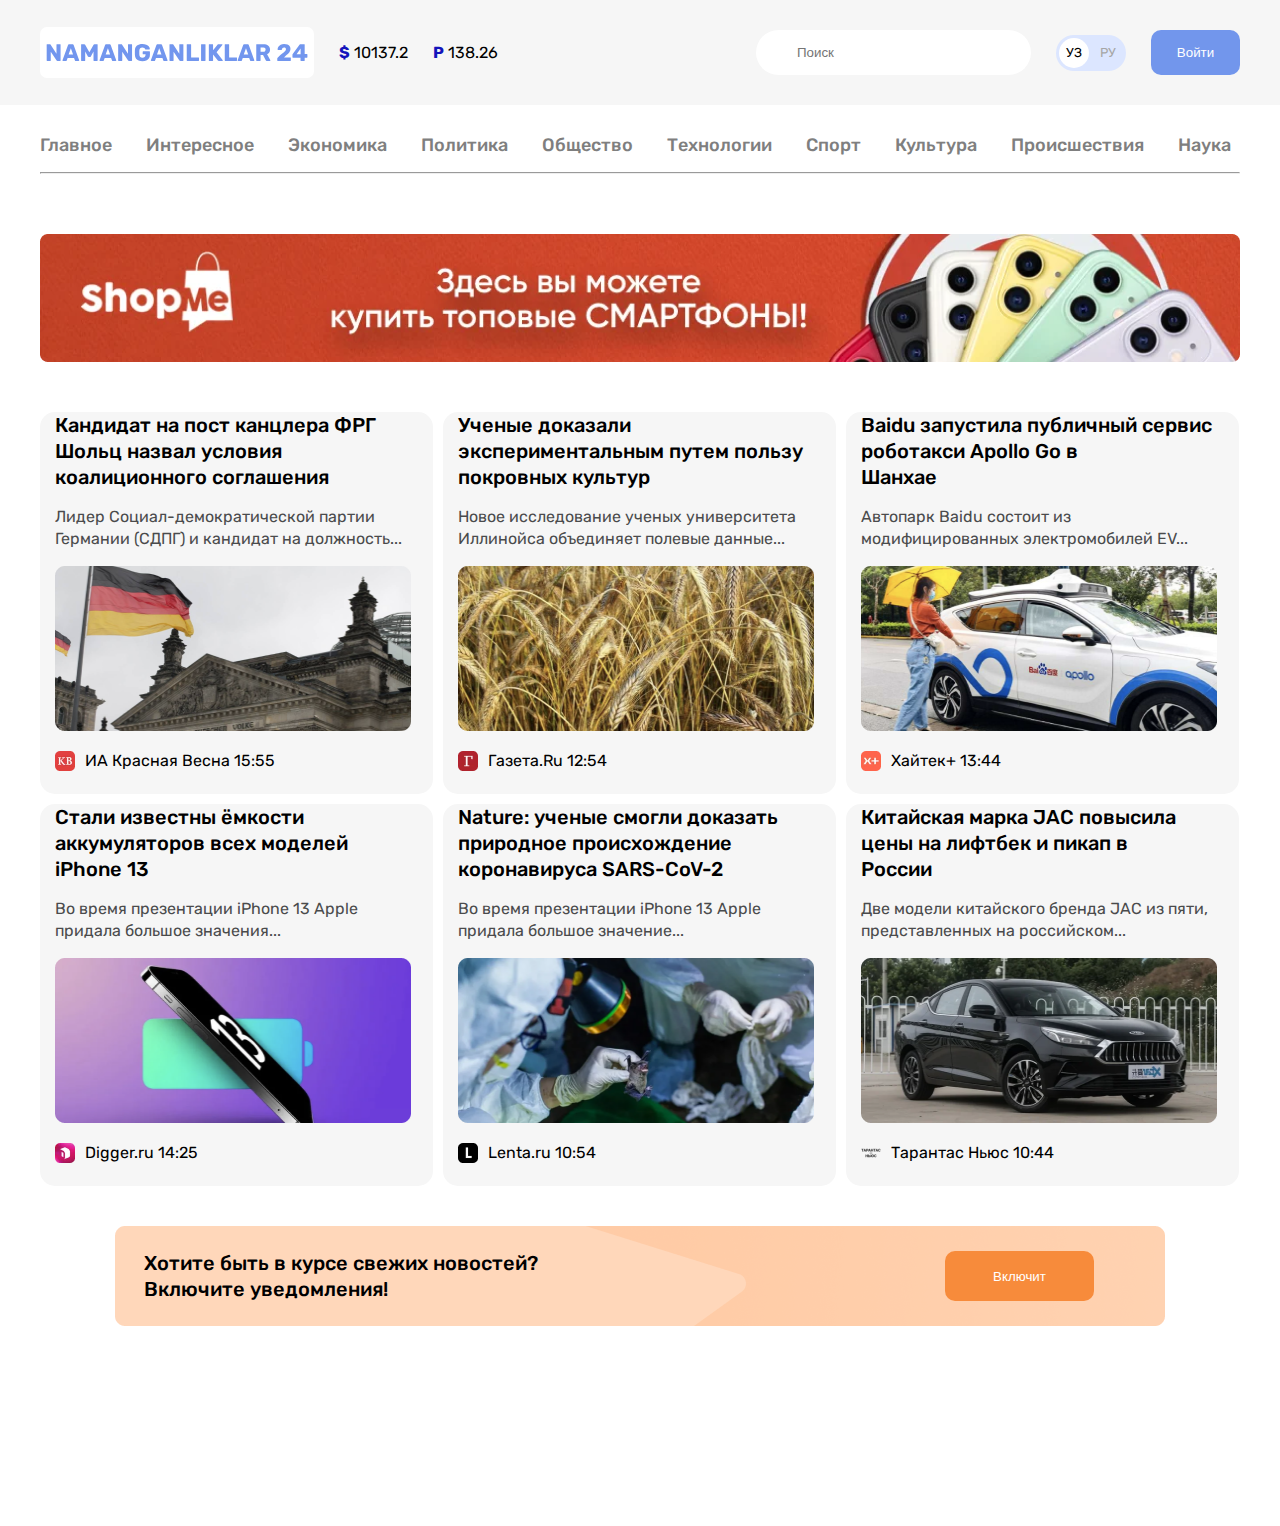
==== index.html @ 5fc2400a "h2 tag >a tag" ====
<!DOCTYPE html>
<html lang="en">

<head>
    <meta charset="UTF-8">
    <meta http-equiv="X-UA-Compatible" content="IE=edge">
    <meta name="viewport" content="width=device-width, initial-scale=1.0">
    <link rel="stylesheet" href="css/style.css">
    <link rel="preconnect" href="https://fonts.googleapis.com">
    <link rel="preconnect" href="https://fonts.gstatic.com" crossorigin>
    <link href="https://fonts.googleapis.com/css2?family=Rubik:wght@500&display=swap" rel="stylesheet">
    <title>Namanganliklar24</title>
</head>

<body>
    <!-- NAVBAR -->
    <nav class="nav">
        <div class="nav-container container">
            <div class="nav-left">
                <img class="nav-left-element nav-img" src="img/Namanganliklar24_logo.svg" alt="Namanganliklar24_logo">
                <p class="nav-left-element"><span class="valyuta">$</span> 10137.2</p>
                <p class="nav-left-element"><span class="valyuta">P</span> 138.26</p>
            </div>
            <div class="nav-right">
                <form><input class="nav-right-element nav-input" type="text" placeholder="Поиск"></form>
                <div class="nav-right-element lang">
                    <div class="lang-uz"><a class="uz-link" href="#">УЗ</a></div>
                    <div class="lang-ru"><a class="ru-link" href="#">РУ</a></div>
                </div>
                <button class="nav-right-element btn">Войти</button>
            </div>
        </div>
    </nav>
    

    <!-- MENU -->
    <menu class="menu">
        <div class="menu-container container">
            <ul class="links">
                <li class="link-items"><a href="#">Главное</a></li>
                <li class="link-items"><a href="#">Интересное</a></li>
                <li class="link-items"><a href="#">Экономика</a></li>
                <li class="link-items"><a href="#">Политика</a></li>
                <li class="link-items"><a href="#">Общество</a></li>
                <li class="link-items"><a href="#">Технологии</a></li>
                <li class="link-items"><a href="#">Спорт</a></li>
                <li class="link-items"><a href="#">Культура</a></li>
                <li class="link-items"><a href="#">Происшествия</a></li>
                <li class="link-items"><a href="#">Наука</a></li>
            </ul>
        </div>
    </menu>
    <hr>

    <!-- SHOP_ME -->
    <section class="section">
        <div class=" container section-container">
            <img src="img/Shop_me.png" alt="section image" width="1200px" height="128px">
        </div>
    </section>

    <!-- CARDS -->
    <article>
        <div class="article-container container">
            <div class="card">
                <div class="card-item">
                    <div class="card-title">
                        <a href="#" >
                            Кандидат на пост канцлера ФРГ Шольц назвал условия коалиционного соглашения
                        </a >
                    </div>
                    <div class="card-body">
                        <p>
                            Лидер Социал-демократической партии Германии (СДПГ) и кандидат на должность...
                        </p>
                        <img src="img/bayroq.png" alt="bayroq" width="356px" height="165px">
                    </div>
                    <div class="card-footer">
                        <img class="card-footer-logo" src="icons/icon1.png" alt="icon1" width="20px" height="20px">
                        <p>
                            ИА Красная Весна 15:55
                        </p>
                    </div>
                </div>
                <div class="card-item">
                    <div class="card-title">
                        <a href="#" >
                            Ученые доказали экспериментальным путем пользу покровных культур
                        </a >
                    </div>
                    <div class="card-body">
                        <p>
                            Новое исследование ученых университета Иллинойса объединяет полевые данные...
                        </p>
                        <img src="img/bug`doy.png" alt="bayroq" width="356px" height="165px">
                    </div>
                    <div class="card-footer">
                        <img class="card-footer-logo" src="icons/icon2.png" alt="icon1" width="20px" height="20px">
                        <p>
                            Газета.Ru 12:54
                        </p>
                    </div>
                </div>
                <div class="card-item three">
                    <div class="card-title">
                        <a href="#" >
                            Baidu запустила публичный сервис роботакси Apollo Go в <br> Шанхае
                        </a >
                    </div>
                    <div class="card-body">
                        <p>
                            Автопарк Baidu состоит из модифицированных электромобилей EV...
                        </p>
                        <img src="img/mashina.png" alt="bayroq" width="356px" height="165px">
                    </div>
                    <div class="card-footer">
                        <img class="card-footer-logo" src="icons/icon3.png" alt="icon1" width="20px" height="20px">
                        <p>
                            Хайтек+ 13:44
                        </p>
                    </div>
                </div>
                <div class="card-item">
                    <div class="card-title">
                        <a href="#" >
                            Стали известны ёмкости аккумуляторов всех моделей iPhone 13
                        </a >
                    </div>
                    <div class="card-body">
                        <p>
                            Во время презентации iPhone 13 Apple придала большое значения...
                        </p>
                        <img src="img/telefon.png" alt="bayroq" width="356px" height="165px">
                    </div>
                    <div class="card-footer">
                        <img class="card-footer-logo" src="icons/icon4.png" alt="icon1" width="20px" height="20px">
                        <p>
                            Digger.ru 14:25
                        </p>
                    </div>
                </div>
                <div class="card-item">
                    <div class="card-title">
                        <a href="#" >
                            Nature: ученые смогли доказать природное происхождение коронавируса SARS-CoV-2
                        </a >
                    </div>
                    <div class="card-body">
                        <p>
                            Во время презентации iPhone 13 Apple придала большое значение...
                        </p>
                        <img src="img/covid.png" alt="bayroq" width="356px" height="165px">
                    </div>
                    <div class="card-footer">
                        <img class="card-footer-logo" src="icons/icon5.png" alt="icon1" width="20px" height="20px">
                        <p>
                            Lenta.ru 10:54
                        </p>
                    </div>
                </div>
                <div class="card-item three">
                    <div class="card-title">
                        <a href="#" >
                            Китайская марка JAC повысила цены на лифтбек и пикап в <br> России
                        </a >
                    </div>
                    <div class="card-body">
                        <p>
                            Две модели китайского бренда JAC из пяти, представленных на российском...
                        </p>
                        <img src="img/qora_moshina.png" alt="bayroq" width="356px" height="165px">
                    </div>
                    <div class="card-footer">
                        <img class="card-footer-logo" src="icons/icon6.png" alt="icon1" width="20px" height="20px">
                        <p>
                            Тарантас Ньюс 10:44
                        </p>
                    </div>
                </div>
            </div>
        </div>
    </article>

    <section class="long-card container">
            <h2>Хотите быть в курсе свежих новостей? <br> Включите уведомления!
            </h2>
            <button class="btn long-card-btn">Включит </button
    </section>


</body>

</html>
---- css/style.css ----
* {
    list-style-type: none;
    box-sizing: border-box;
    text-decoration: none;
}

body {
    width: 100%;
    margin: 0;
    padding: 0;
    font-family: 'Rubik', sans-serif;
}

.container,
.nav-container,
.menu-container,
.section-container,
.article-container,
.long-card-container{
    width: 1260px;
    margin: 0 auto;
    padding-left: 30px;
    padding-right: 30px;
    display: flex;
    align-items: center;
    justify-content: space-between;
    text-align: center;
}



/* ==============NAVBAR============== */
.nav {
    width: 100%;
    display: flex;
    align-items: center;
    height: 105px;
    background-color: #F6F6F6;
}

.valyuta {
    color: rgb(20, 20, 187);
    font-weight: bold;
}

.nav-left,
.nav-right {
    display: flex;
}

.nav-right {
    align-items: center;
}

.nav-left {
    display: flex;
    justify-content: space-evenly;
}

.lang {
    width: 70px;
    height: 36px;
    display: flex;
    align-items: center;
    justify-content: space-between;
    padding-left: 3px;
    padding-right: 3px;
    background: #DCE6FF;
    border-radius: 39px;
}

.lang-uz,
.lang-ru {
    display: flex;
    align-items: center;
    width: 30px;
    height: 30px;
    padding-left: 7px;
    padding-right: 7px;
    border-radius: 50%;
    text-align: center;
    transition: 0.2s;
    font-weight: normal;
    font-size: 13px;
    line-height: 15px;
}

.lang-ru:hover,
.lang-ru:active {
    background-color: #fff;
}

.lang-uz:hover,
.lang-uz:active,
.lang-uz {
    background-color: #fff;
}

.uz-link {
    color: black;
}

.ru-link {
    color: #A6A6A6;
}

.nav-left-element {
    margin-right: 25px;
    font-style: normal;
    font-weight: normal;
    font-size: 16px;
    line-height: 19px;
}

.nav-img {
    background-color: #fff;
    padding: 9px 6px;
    border-radius: 7px;
}

.nav-input {
    border: none;
    height: 45px;
    width: 275px;
    border-radius: 60px;
    background: #FFFFFF;
    padding-left: 41px;
    text-align: left;
}

.nav-right-element {
    margin-left: 25px;
}

.nav-right-element:first-child {
    margin-left: 0;
}

.btn {
    height: 45px;
    width: 89px;
    border-radius: 10px;
    border: none;
    padding: 13px, 20px, 13px, 20px;
    background: #7296EC;
    color: white;
}



/* <==========MENU==========> */
hr{
    margin-bottom: 60px;
    width: 1200px;
}
.menu {
    padding-left: 0;
    margin-top: 30px;
}

.links {
    margin: 0;
    padding-left: 0;
    display: flex;
    align-items: center;
    justify-content: center;
    text-align: justify;
}

.link-items {
    font-weight: 500;
    font-size: 18px;
    line-height: 21px;
    text-align: center;
    margin-right: 34px;
}

.link-items a {
    color: #7F7F7F;
}



/* <==========SHOP_ME==========> */
.section{
    margin-bottom: 50px;
}



/* <==========CARDS==========> */
article{
    margin-bottom: 30px;
}
.card{
    display: flex;
    flex-wrap: wrap;
}
.card-item {
    width: 393px;
    height: 382px;
    text-align: left;
    background-color:  #F6F6F6;
    padding: 0 15px;
    margin-right: 10px;
    margin-bottom: 10px;
    border-radius: 15px;
}
.three{
    margin-right: 0px;
}
.card-title a {
    font-style: normal;
    font-weight: 500;
    font-size: 20px;
    line-height: 26px;
    color: #000000;
    
}
.card-body p{
    font-style: normal;
    font-weight: normal;
    font-size: 16px;
    line-height: 22px;
    color: #4A4B4C;
}
.card-footer {
    display: flex;
    align-items: center;
}
.card-footer-logo{
    margin-right: 10px;
}



/* ========== ========= */
.long-card{
    /* width: 100%; */
    display: flex;
    width:1050px;
    height: 100px;
    margin-bottom:200px !important;
    background-image:url(/img/orqa_fon.png);
    background-repeat: no-repeat;
    /* background-size: cover; */
    margin: 0 auto;
    padding:24px 71px 24px 29px;
}

.long-card-btn{
    width: 149px;
    height: 50px;
    background: #F78B3B;
    color: white;
    padding:13px, 30px, 13px, 30px;
}
.long-card h2{
    font-style: normal;
    font-weight: 500;
    font-size: 20px;
    line-height: 26px;
    color: #000000;  
    text-align:left; 
}
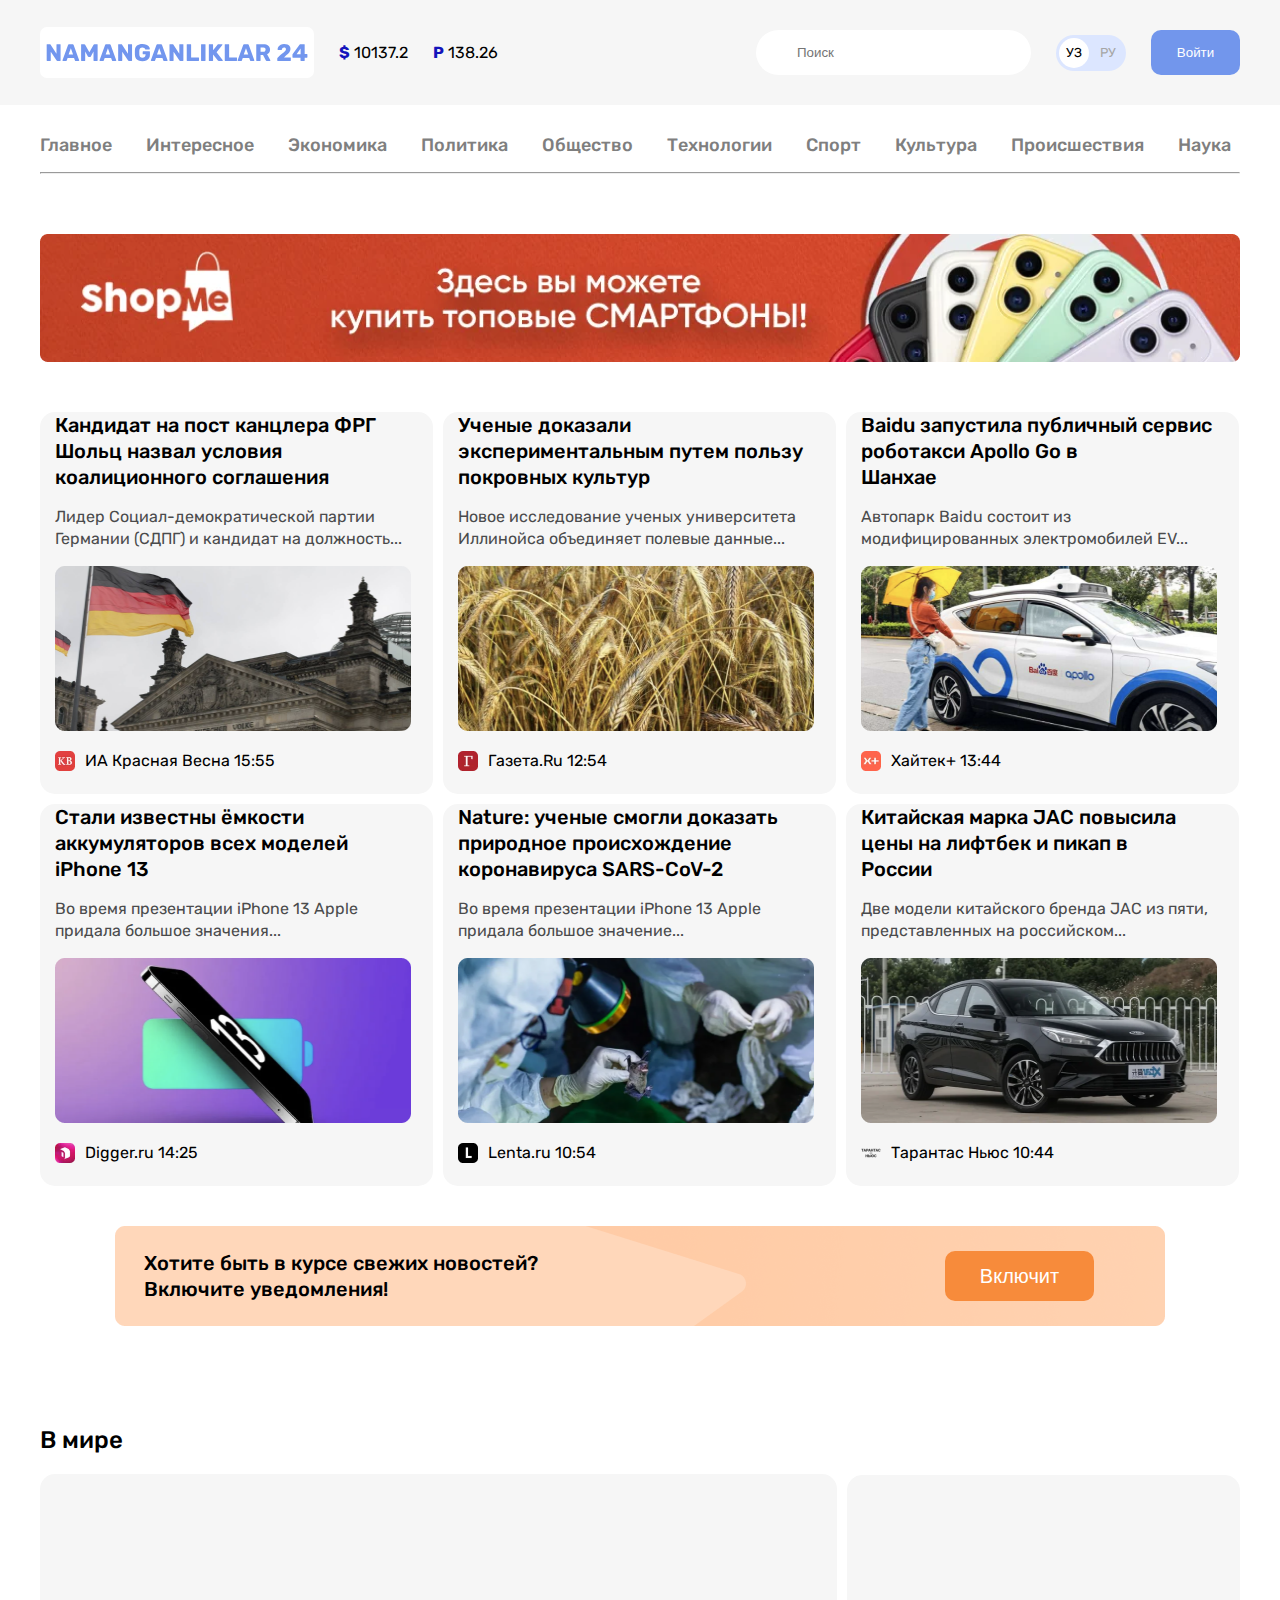
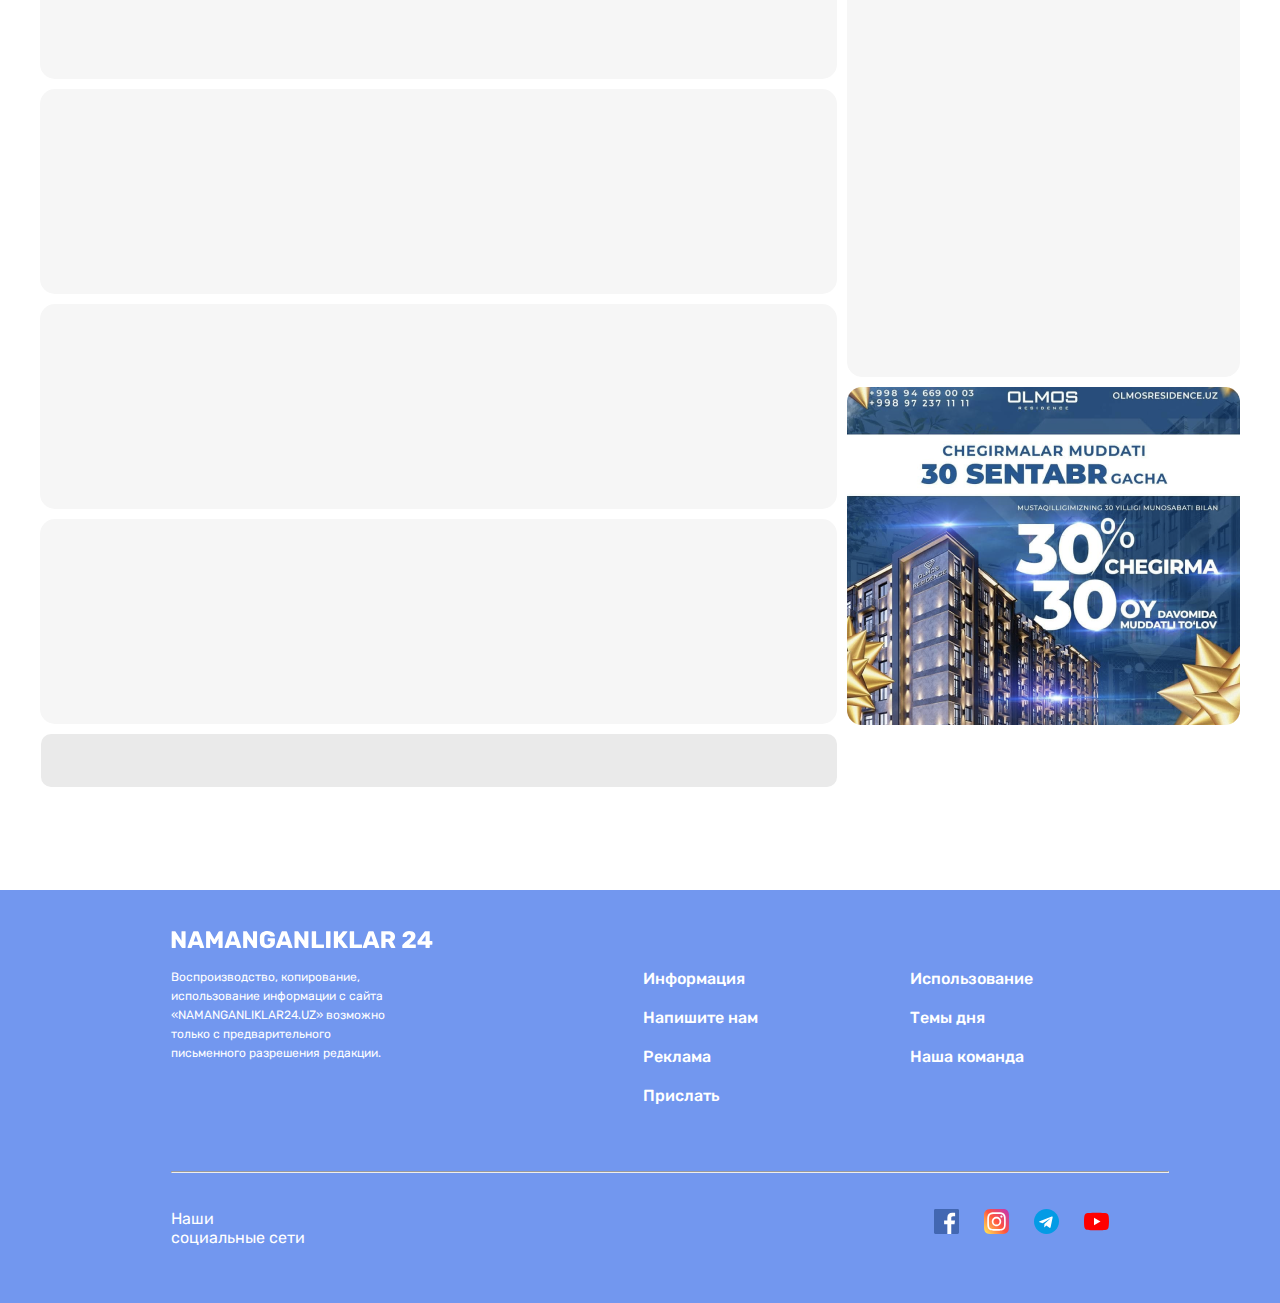
==== commit ebb6564f: "complate project" ====
--- a/index.html
+++ b/index.html
@@ -1,5 +1,5 @@
 <!DOCTYPE html>
-<html lang="en">
+<html lang="ru">
 
 <head>
     <meta charset="UTF-8">
@@ -13,6 +13,7 @@
 </head>
 
 <body>
+
     <!-- NAVBAR -->
     <nav class="nav">
         <div class="nav-container container">
@@ -31,7 +32,7 @@
             </div>
         </div>
     </nav>
-    
+
 
     <!-- MENU -->
     <menu class="menu">
@@ -55,7 +56,7 @@
     <!-- SHOP_ME -->
     <section class="section">
         <div class=" container section-container">
-            <img src="img/Shop_me.png" alt="section image" width="1200px" height="128px">
+            <img src="img/Shop_me.png" alt="section image" width="1200" height="128">
         </div>
     </section>
 
@@ -65,18 +66,18 @@
             <div class="card">
                 <div class="card-item">
                     <div class="card-title">
-                        <a href="#" >
+                        <a href="#">
                             Кандидат на пост канцлера ФРГ Шольц назвал условия коалиционного соглашения
-                        </a >
+                        </a>
                     </div>
                     <div class="card-body">
                         <p>
                             Лидер Социал-демократической партии Германии (СДПГ) и кандидат на должность...
                         </p>
-                        <img src="img/bayroq.png" alt="bayroq" width="356px" height="165px">
-                    </div>
-                    <div class="card-footer">
-                        <img class="card-footer-logo" src="icons/icon1.png" alt="icon1" width="20px" height="20px">
+                        <img src="img/bayroq.png" alt="bayroq" width="356" height="165">
+                    </div>
+                    <div class="card-footer ">
+                        <img class="card-footer-logo" src="icons/icon1.png" alt="icon1" width="20" height="20">
                         <p>
                             ИА Красная Весна 15:55
                         </p>
@@ -84,18 +85,18 @@
                 </div>
                 <div class="card-item">
                     <div class="card-title">
-                        <a href="#" >
+                        <a href="#">
                             Ученые доказали экспериментальным путем пользу покровных культур
-                        </a >
+                        </a>
                     </div>
                     <div class="card-body">
                         <p>
                             Новое исследование ученых университета Иллинойса объединяет полевые данные...
                         </p>
-                        <img src="img/bug`doy.png" alt="bayroq" width="356px" height="165px">
-                    </div>
-                    <div class="card-footer">
-                        <img class="card-footer-logo" src="icons/icon2.png" alt="icon1" width="20px" height="20px">
+                        <img src="img/bug`doy.png" alt="bayroq" width="356" height="165">
+                    </div>
+                    <div class="card-footer">
+                        <img class="card-footer-logo" src="icons/icon2.png" alt="icon1" width="20" height="20">
                         <p>
                             Газета.Ru 12:54
                         </p>
@@ -103,18 +104,18 @@
                 </div>
                 <div class="card-item three">
                     <div class="card-title">
-                        <a href="#" >
+                        <a href="#">
                             Baidu запустила публичный сервис роботакси Apollo Go в <br> Шанхае
-                        </a >
+                        </a>
                     </div>
                     <div class="card-body">
                         <p>
                             Автопарк Baidu состоит из модифицированных электромобилей EV...
                         </p>
-                        <img src="img/mashina.png" alt="bayroq" width="356px" height="165px">
-                    </div>
-                    <div class="card-footer">
-                        <img class="card-footer-logo" src="icons/icon3.png" alt="icon1" width="20px" height="20px">
+                        <img src="img/mashina.png" alt="bayroq" width="356" height="165">
+                    </div>
+                    <div class="card-footer">
+                        <img class="card-footer-logo" src="icons/icon3.png" alt="icon1" width="20" height="20">
                         <p>
                             Хайтек+ 13:44
                         </p>
@@ -122,18 +123,18 @@
                 </div>
                 <div class="card-item">
                     <div class="card-title">
-                        <a href="#" >
+                        <a href="#">
                             Стали известны ёмкости аккумуляторов всех моделей iPhone 13
-                        </a >
+                        </a>
                     </div>
                     <div class="card-body">
                         <p>
                             Во время презентации iPhone 13 Apple придала большое значения...
                         </p>
-                        <img src="img/telefon.png" alt="bayroq" width="356px" height="165px">
-                    </div>
-                    <div class="card-footer">
-                        <img class="card-footer-logo" src="icons/icon4.png" alt="icon1" width="20px" height="20px">
+                        <img src="img/telefon.png" alt="bayroq" width="356" height="165">
+                    </div>
+                    <div class="card-footer">
+                        <img class="card-footer-logo" src="icons/icon4.png" alt="icon1" width="20" height="20">
                         <p>
                             Digger.ru 14:25
                         </p>
@@ -141,18 +142,18 @@
                 </div>
                 <div class="card-item">
                     <div class="card-title">
-                        <a href="#" >
+                        <a href="#">
                             Nature: ученые смогли доказать природное происхождение коронавируса SARS-CoV-2
-                        </a >
+                        </a>
                     </div>
                     <div class="card-body">
                         <p>
                             Во время презентации iPhone 13 Apple придала большое значение...
                         </p>
-                        <img src="img/covid.png" alt="bayroq" width="356px" height="165px">
-                    </div>
-                    <div class="card-footer">
-                        <img class="card-footer-logo" src="icons/icon5.png" alt="icon1" width="20px" height="20px">
+                        <img src="img/covid.png" alt="bayroq" width="356" height="165">
+                    </div>
+                    <div class="card-footer">
+                        <img class="card-footer-logo" src="icons/icon5.png" alt="icon1" width="20" height="20">
                         <p>
                             Lenta.ru 10:54
                         </p>
@@ -160,18 +161,18 @@
                 </div>
                 <div class="card-item three">
                     <div class="card-title">
-                        <a href="#" >
+                        <a href="#">
                             Китайская марка JAC повысила цены на лифтбек и пикап в <br> России
-                        </a >
+                        </a>
                     </div>
                     <div class="card-body">
                         <p>
                             Две модели китайского бренда JAC из пяти, представленных на российском...
                         </p>
-                        <img src="img/qora_moshina.png" alt="bayroq" width="356px" height="165px">
-                    </div>
-                    <div class="card-footer">
-                        <img class="card-footer-logo" src="icons/icon6.png" alt="icon1" width="20px" height="20px">
+                        <img src="img/qora_moshina.png" alt="bayroq" width="356" height="165">
+                    </div>
+                    <div class="card-footer">
+                        <img class="card-footer-logo" src="icons/icon6.png" alt="icon1" width="20" height="20">
                         <p>
                             Тарантас Ньюс 10:44
                         </p>
@@ -181,13 +182,73 @@
         </div>
     </article>
 
+    <!-- NOTIFICATIONS -->
     <section class="long-card container">
-            <h2>Хотите быть в курсе свежих новостей? <br> Включите уведомления!
-            </h2>
-            <button class="btn long-card-btn">Включит </button
+        <h2>Хотите быть в курсе свежих новостей? <br> Включите уведомления!
+        </h2>
+        <button class="btn long-card-btn">Включит </button>
     </section>
 
-
+    <!-- NEWS -->
+    <section class="news container">
+        <div class="news-card">
+            <h3 class="news-heading">В мире</h3>
+            <div class="news-card-item"></div>
+            <div class="news-card-item"></div>
+            <div class="news-card-item"></div>
+            <div class="news-card-item"></div>
+            <button class="news-more-btn" href="#"></button>
+        </div>
+
+        <!-- ADS SECTION -->
+        <div class="ads-card">
+            <div class="ads-card-content">
+            </div>
+            <div class="ads-img">
+                <a href="#" target="_blank"><img src="/img/chegirma.png" alt="chegirma" width="393" height="338"></a>
+            </div>
+        </div>
+    </section>
+
+    <!-- FOOTER -->
+    <footer class="footer ">
+            <div class="footer-container">
+                <div class="footer-logo-wrapper">
+                    <a  class="footer-logo-link"href="index.html">
+                        <img src="img/logo.svg" alt="footer logo">
+                    </a>
+                </div>
+                <div class="footer-about-links">
+                    <div class="footer-about">
+                        Воспроизводство, копирование, использование информации с сайта «NAMANGANLIKLAR24.UZ» возможно
+                        только с предварительного письменного разрешения редакции.
+                    </div>
+                    <div class="footer-links">
+                        <ul class="left-links">
+                            <li><a href="#"> Информация<!-- о сайте -->  </a></li>
+                            <li><a href="#"> Напишите нам</a></li>
+                            <li><a href="#"> Реклама</a></li>
+                            <li><a href="#"> Прислать  <!-- новость --> </a></li>
+                        </ul>
+                        <ul class="right-liks">
+                            <li><a href="#"> Использование <!-- материалов --> </a></li>
+                            <li><a href="#"> Темы дня</a></li>
+                            <li><a href="#"> Наша команда</a></li>
+                        </ul>
+                    </div>
+                </div>
+                <hr class="footer-devider">
+            <div class="footer-socials">
+                <p>Наши <br> социальные сети</p>
+                <ul class="footer-socials-icons">
+                    <li class="footer-socials-icons-item"><a href="#"><img src="img/free-icon-facebook.svg" alt="facabook"></a></li>
+                    <li class="footer-socials-icons-item"><a href="#"><img src="img/free-icon-instagram.svg" alt="instagram"></a></li>
+                    <li class="footer-socials-icons-item"><a href="#"><img src="img/free-icon-telegram.svg" alt="telegram"></a></li>
+                    <li class="footer-socials-icons-item"><a href="#"><img src="img/free-icon-youtube.svg" alt="youtube"></a></li>
+                </ul>
+            </div>
+            </div>
+    </footer>
 </body>
 
 </html>--- a/css/style.css
+++ b/css/style.css
@@ -16,8 +16,10 @@
 .menu-container,
 .section-container,
 .article-container,
-.long-card-container{
-    width: 1260px;
+.long-card-container,
+.news-container{
+    width: 100%;
+    max-width: 1260px;
     margin: 0 auto;
     padding-left: 30px;
     padding-right: 30px;
@@ -224,6 +226,15 @@
     line-height: 22px;
     color: #4A4B4C;
 }
+.site-info-text{
+    font-style: normal;
+    font-weight: normal;
+    font-size: 12px;
+    line-height: 19px;
+    color: #FFFFFF;
+    
+    
+}
 .card-footer {
     display: flex;
     align-items: center;
@@ -234,16 +245,14 @@
 
 
 
-/* ========== ========= */
+/* ========== NOTIFICATIONS========= */
 .long-card{
-    /* width: 100%; */
-    display: flex;
     width:1050px;
     height: 100px;
-    margin-bottom:200px !important;
+    display: flex;
+    margin-bottom:100px !important;
     background-image:url(/img/orqa_fon.png);
     background-repeat: no-repeat;
-    /* background-size: cover; */
     margin: 0 auto;
     padding:24px 71px 24px 29px;
 }
@@ -254,6 +263,10 @@
     background: #F78B3B;
     color: white;
     padding:13px, 30px, 13px, 30px;
+    font-style: normal;
+    font-weight: 500;
+    font-size: 20px;
+    line-height: 24px;    
 }
 .long-card h2{
     font-style: normal;
@@ -263,3 +276,132 @@
     color: #000000;  
     text-align:left; 
 }
+
+
+/* ========== NEWS ========= */
+
+.news{
+    display: flex;
+    align-items:flex-start;
+}
+.news-heading{
+    font-weight: 500;
+    font-size: 24px;
+    line-height: 28px;
+    color: #000000;
+    text-align: left;
+    margin-top: 0;
+    margin-bottom: 20px;
+}
+.news-card{
+    margin-bottom: 100px;
+    flex-direction: column;
+}
+.news-card-item{
+    width: 797px;
+    height: 205px;
+    flex-grow: 1;
+    background: #F6F6F6;
+    border-radius: 15px;
+    margin-bottom: 10px;
+}
+.news-more-btn{
+    width: 796px;
+    height: 53px;
+    background: #EAEAEA;
+    border-radius: 10px;
+    border: none;
+}
+.ads-card{
+    margin-top: 49px;
+}
+.ads-card-content{
+    width: 393px;
+    height: 502px;
+    border: 1px solid #F6F6F6;
+    background: #F6F6F6;
+    border-radius: 15px;
+    margin-bottom: 10px;
+}
+.ads-img{
+    width: 393px;
+    height: 338px;
+    object-fit: cover;
+}
+
+
+/* ========== FOOTER ========= */
+
+.footer{
+    width: 100%;
+    padding-top: 40px;
+    padding-bottom: 40px;
+    color: white;
+    background-color: #7297EF;
+    text-align: center;
+}
+.footer-container{
+    max-width: 998px;
+    margin: 0 auto;
+    padding-left: 30px;
+    padding-right: 30px;
+}
+.footer-logo-wrapper{
+    text-align: left;
+}
+.footer-about{
+    width: 229px;
+    height: 95px;
+    margin-right: 203px;
+    margin-top: 15px;
+    text-align: left;
+    font-style: normal;
+    font-weight: normal;
+    font-size: 12px;
+    line-height: 19px;
+    color: #FFFFFF;
+}
+.footer-about-links{
+    display: flex;
+
+}
+.footer-links{
+    display: flex;
+    text-align: left;
+}
+.footer-links a{
+    font-style: normal;
+    font-weight: 500;
+    font-size: 16px;
+    line-height: 19px;
+    color: #FFFFFF;
+    flex: none;
+    order: 1;
+    flex-grow: 0;
+    margin: 20px 0px;
+}
+.footer-links li{
+    margin-bottom: 20px;
+}
+.left-links{
+    margin-right: 100px;
+    width: 167px;
+}
+.footer-socials{
+    display: flex;
+    justify-content: space-between;
+    text-align: left;
+}
+
+.footer-socials-icons
+{
+    display: flex;
+}
+.footer-socials-icons-item:not(:last-child){
+    margin-right: 25px;
+}
+.footer-devider{
+    width: 998px;
+    margin-bottom: 20px;
+    margin-top: 30px;
+}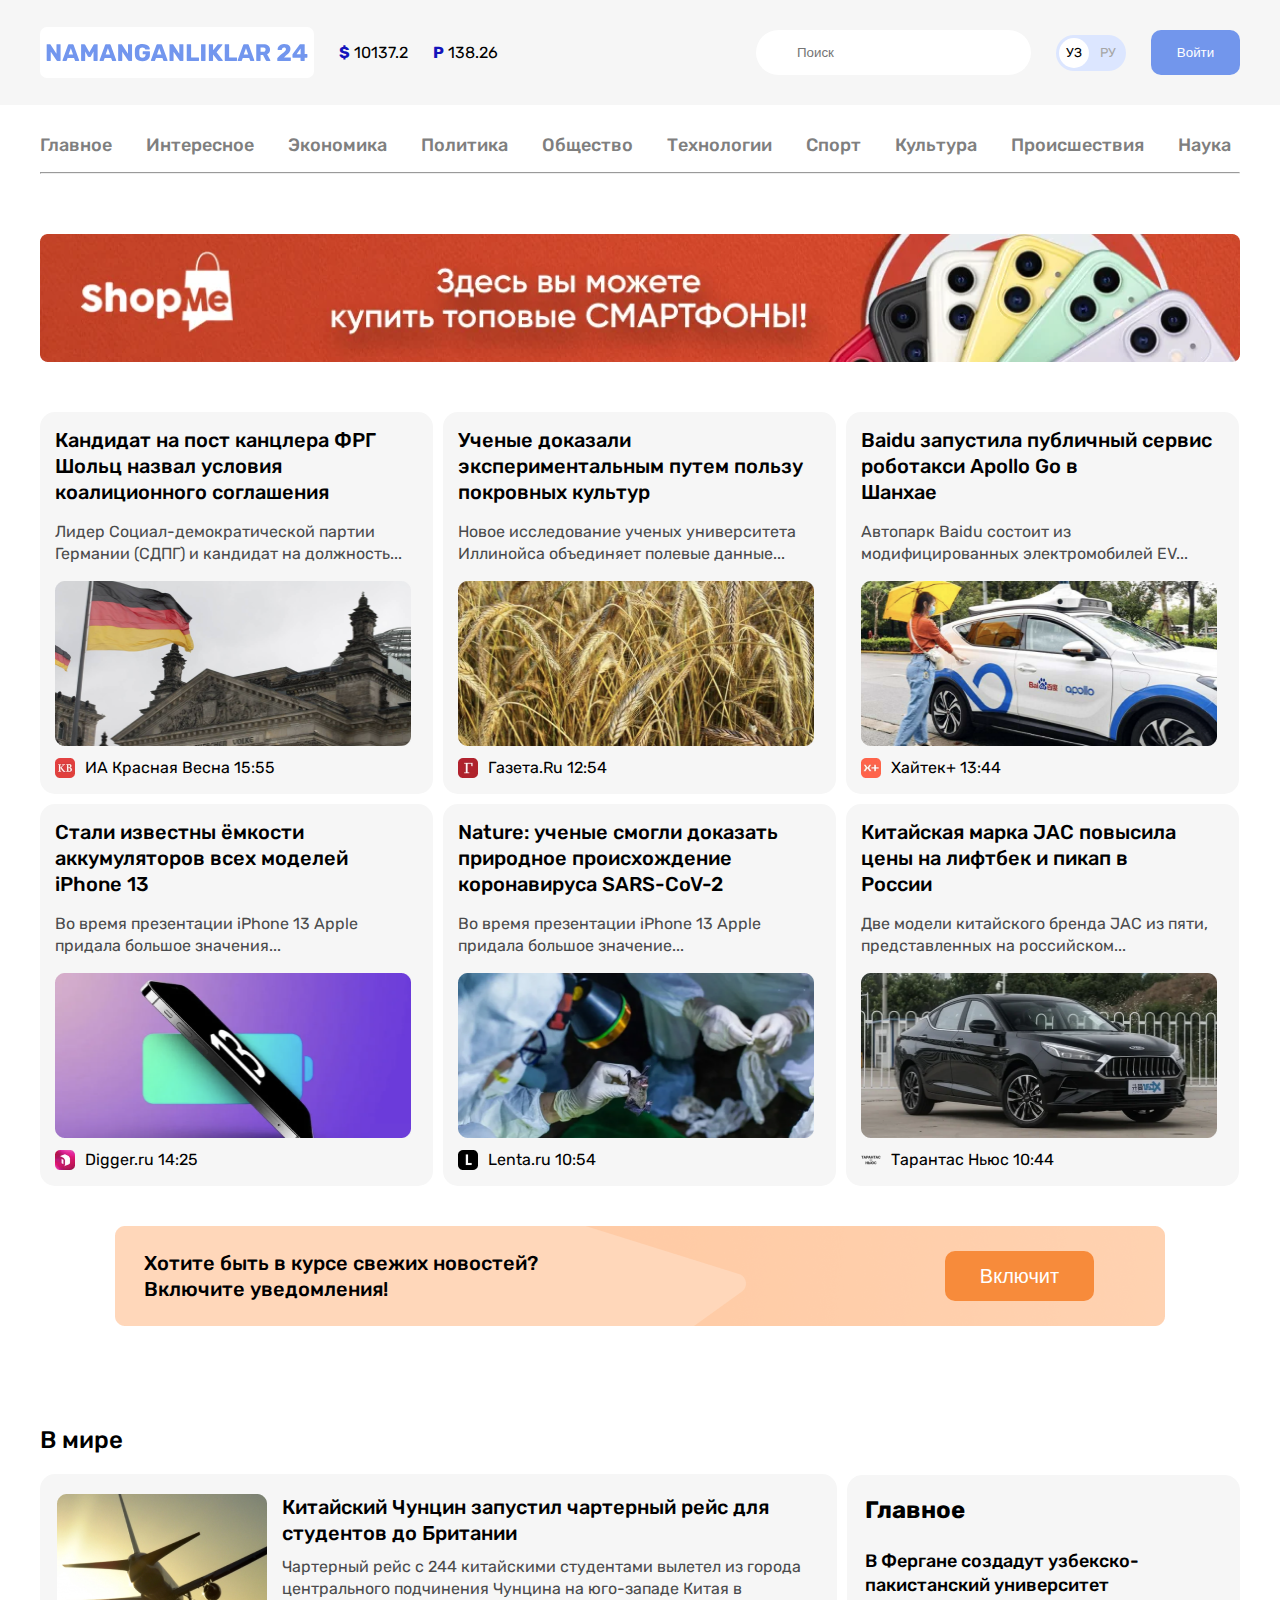
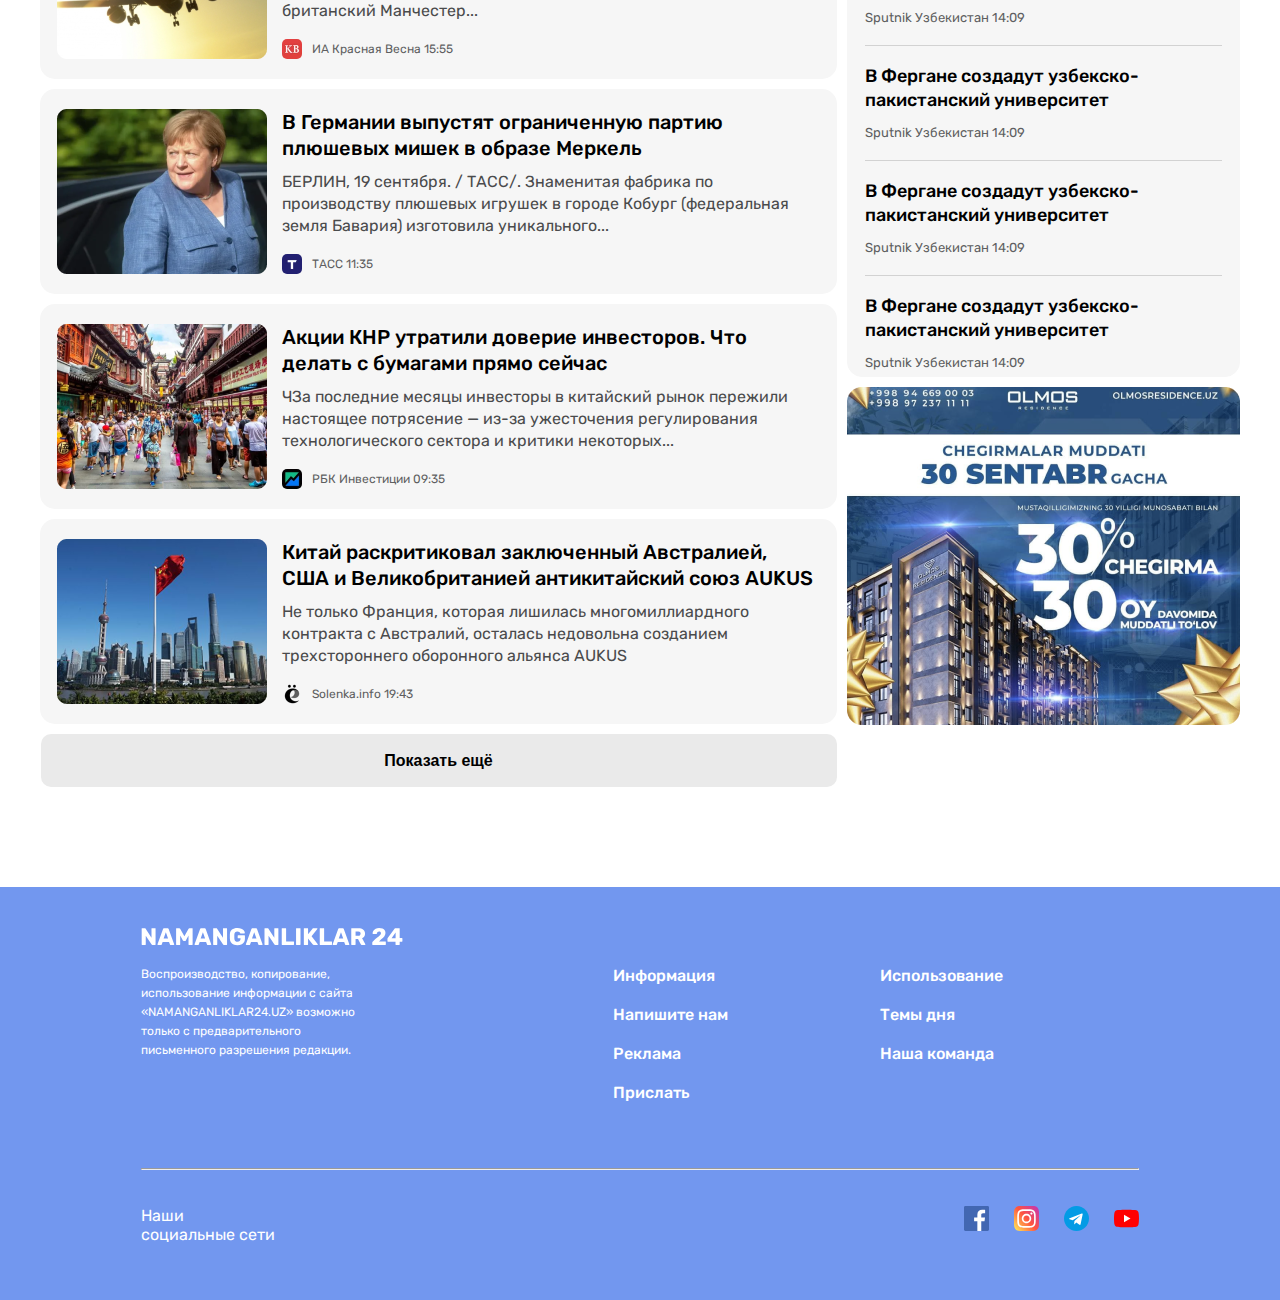
==== commit 2add67a4: "imrov project" ====
--- a/index.html
+++ b/index.html
@@ -193,16 +193,86 @@
     <section class="news container">
         <div class="news-card">
             <h3 class="news-heading">В мире</h3>
-            <div class="news-card-item"></div>
-            <div class="news-card-item"></div>
-            <div class="news-card-item"></div>
-            <div class="news-card-item"></div>
-            <button class="news-more-btn" href="#"></button>
+            <div class="news-card-item">
+                <img class="item-left" src="img/samolyot.png" alt="samolyot" width="210" height="165">
+                <div class="item-right">
+                    <h2><a href="#">Китайский Чунцин запустил чартерный рейс для студентов до Британии</a></h2>
+                    <p>Чартерный рейс с 244 китайскими студентами вылетел из города центрального подчинения Чунцина на юго-западе Китая в британский Манчестер...</p>
+                    <div class="item-right-footer ">
+                        <img  src="icons/samolyot.svg" alt="icon1" width="20" height="20">
+                        <p>
+                            ИА Красная Весна 15:55
+                        </p>
+                    </div>
+                </div>
+            </div>
+            <div class="news-card-item">
+                <img class="item-left" src="img/ayol.png" alt="samolyot" width="210" height="165">
+                <div class="item-right">
+                    <h2><a href="#">В Германии выпустят ограниченную партию плюшевых мишек в образе Меркель</a></h2>
+                    <p>БЕРЛИН, 19 сентября. / ТАСС/. Знаменитая фабрика по производству плюшевых игрушек в городе Кобург (федеральная земля Бавария) изготовила уникального...</p>
+                    <div class="item-right-footer ">
+                        <img  src="icons/ayol.svg" alt="icon1" width="20" height="20">
+                        <p>
+                            ТАСС 11:35
+                        </p>
+                    </div>
+                </div>
+            </div>
+            
+            <div class="news-card-item">
+                <img class="item-left" src="img/odamlar.png" alt="samolyot" width="210" height="165">
+                <div class="item-right">
+                    <h2><a href="#">Акции КНР утратили доверие инвесторов. Что делать с бумагами прямо сейчас</a></h2>
+                    <p>ЧЗа последние месяцы инвесторы в китайский рынок пережили настоящее потрясение — из-за ужесточения регулирования технологического сектора и критики некоторых...</p>
+                    <div class="item-right-footer ">
+                        <img  src="icons/odamlar.svg" alt="icon1" width="20" height="20">
+                        <p>
+                            РБК Инвестиции 09:35
+                        </p>
+                    </div> 
+                </div>
+            </div>
+            <div class="news-card-item">
+                <img class="item-left" src="img/bayroq2.png" alt="samolyot" width="210" height="165">
+                <div class="item-right">
+                    <h2><a href="#">Китай раскритиковал заключенный Австралией, США и Великобританией антикитайский союз AUKUS</a></h2>
+                    <p>Не только Франция, которая лишилась многомиллиардного контракта с Австралий, осталась недовольна созданием трехстороннего оборонного альянса AUKUS</p>
+                    <div class="item-right-footer ">
+                        <img  src="icons/bayroq2.svg" alt="icon1" width="20" height="20">
+                        <p>
+                            Solenka.info 19:43
+                        </p>
+                    </div> 
+                </div>
+            </div>
+            <button class="news-more-btn" href="#"><a href="#">Показать ещё </a></button>
         </div>
 
         <!-- ADS SECTION -->
         <div class="ads-card">
             <div class="ads-card-content">
+                <h2 class="ads-heading">Главное</h2>
+                <div class="ads-content">
+                    <h3><a href="#">В Фергане создадут узбекско-пакистанский университет</a></h3>
+                    <p>Sputnik Узбекистан 14:09</p>
+                </div>
+                
+                <div class="ads-content">
+                    <h3><a href="#">В Фергане создадут узбекско-пакистанский университет</a></h3>
+                    <p>Sputnik Узбекистан 14:09</p>
+                </div>
+
+                <div class="ads-content">
+                    <h3><a href="#">В Фергане создадут узбекско-пакистанский университет</a></h3>
+                    <p>Sputnik Узбекистан 14:09</p>
+                </div>
+
+                <div class="ads-content">
+                    <h3><a href="#">В Фергане создадут узбекско-пакистанский университет</a></h3>
+                    <p>Sputnik Узбекистан 14:09</p>
+                </div>
+
             </div>
             <div class="ads-img">
                 <a href="#" target="_blank"><img src="/img/chegirma.png" alt="chegirma" width="393" height="338"></a>
--- a/css/style.css
+++ b/css/style.css
@@ -203,7 +203,7 @@
     height: 382px;
     text-align: left;
     background-color:  #F6F6F6;
-    padding: 0 15px;
+    padding:15px;
     margin-right: 10px;
     margin-bottom: 10px;
     border-radius: 15px;
@@ -225,6 +225,9 @@
     font-size: 16px;
     line-height: 22px;
     color: #4A4B4C;
+}
+.card-body img{
+    margin-bottom: -8px;
 }
 .site-info-text{
     font-style: normal;
@@ -280,6 +283,7 @@
 
 /* ========== NEWS ========= */
 
+
 .news{
     display: flex;
     align-items:flex-start;
@@ -296,21 +300,85 @@
 .news-card{
     margin-bottom: 100px;
     flex-direction: column;
+}
+.news-card-item{
+    display: flex;
 }
 .news-card-item{
     width: 797px;
     height: 205px;
     flex-grow: 1;
+    display: flex;
     background: #F6F6F6;
     border-radius: 15px;
     margin-bottom: 10px;
+    padding: 20px 17px;
+}
+.item-left{
+    margin-right: 15px;
+}
+.item-left img{
+    width: 210px;
+    height: 165px;
+    border-radius: 10px;
+    object-fit: cover;
+}
+.item-right{
+    text-align: left;
+    width: 535px;
+    height: 165px;
+}
+.item-right a{
+    color: black;
+}
+.item-right h2{
+    font-style: normal;
+    font-weight: 500;
+    font-size: 20px;
+    line-height: 26px;
+    color: #000000;
+    margin-top: 0;
+    margin-bottom: 10px;
+}
+.item-right p{
+    font-style: normal;
+    font-weight: normal;
+    font-size: 16px;
+    line-height: 22px;
+    color: #4A4B4C; 
+    margin-top: 0;
+    margin-bottom: 17px;   
+}
+.item-right-footer{
+    width: 190px;
+    height: 20px;
+    display: flex;
+}
+
+.item-right-footer p{
+    font-style: normal;
+    font-weight: normal;
+    font-size: 12px;
+    line-height: 14px;
+    color: #5E5F61;    
+    margin-top: 3px;
+}
+.item-right-footer img{
+    margin-right: 10px;
 }
 .news-more-btn{
     width: 796px;
     height: 53px;
     background: #EAEAEA;
     border-radius: 10px;
-    border: none;
+    border: none; 
+}
+.news-more-btn a{
+    font-style: normal;
+    font-weight: bold;
+    font-size: 16px;
+    line-height: 19px;
+    color: #000000;
 }
 .ads-card{
     margin-top: 49px;
@@ -322,12 +390,120 @@
     background: #F6F6F6;
     border-radius: 15px;
     margin-bottom: 10px;
+    padding: 20px 17px;
+    text-align: left;
+}
+.ads-heading{
+    margin-top: 0;
+    margin-bottom: 25px;
+}
+.ads-content:not(:last-child){
+    border-bottom: 1px solid #D2D2D2;
+}
+.ads-content h3{
+    font-style: normal;
+    font-weight: 500;
+    font-size: 18px;
+    line-height: 24px;
+    color: #000000;    
+    margin-bottom: 8px;
+}
+.ads-content a{
+    color: black;
+}
+.ads-content p{
+    font-style: normal;
+    font-weight: normal;
+    font-size: 13px;
+    line-height: 15px;
+    color: #5E5F61; 
+    margin-bottom: 20px;
 }
 .ads-img{
     width: 393px;
     height: 338px;
     object-fit: cover;
 }
+
+/* .news{
+    display: flex;
+    align-items:flex-start;
+}
+.news-heading{
+    font-weight: 500;
+    font-size: 24px;
+    line-height: 28px;
+    color: #000000;
+    text-align: left;
+    margin-top: 0;
+    margin-bottom: 20px;
+}
+.news-card{
+    margin-bottom: 100px;
+    flex-direction: column;
+}
+.news-card-item{
+    width: 797px;
+    height: 205px;
+    flex-grow: 1;
+    background: #F6F6F6;
+    border-radius: 15px;
+    padding: 20px 17px;
+    margin-bottom: 10px;
+}
+.card-item-right{
+    text-align: left;
+    height: 165px;
+}
+.card-item-right h2{
+    font-style: normal;
+    font-weight: 500;
+    font-size: 20px;
+    line-height: 26px;
+    color: #000000;
+    
+    margin: 10px 0px;
+}
+.card-item-right p{
+    font-style: normal;
+    font-weight: normal;
+    font-size: 16px;
+    line-height: 22px;
+    color: #4A4B4C;
+    
+    margin: 10px 0px;
+}
+.right-card-footer{
+    height: 20px;
+    display: flex;
+    align-items: center;
+} 
+.right-card-footer p{
+    
+}
+.news-more-btn{
+    width: 796px;
+    height: 53px;
+    background: #EAEAEA;
+    border-radius: 10px;
+    border: none;
+}
+.ads-card{
+    margin-top: 49px;
+}
+.ads-card-content{
+    width: 393px;
+    height: 502px;
+    border: 1px solid #F6F6F6;
+    background: #F6F6F6;
+    border-radius: 15px;
+    margin-bottom: 10px;
+}
+.ads-img{
+    width: 393px;
+    height: 338px;
+    object-fit: cover;
+} */
 
 
 /* ========== FOOTER ========= */
@@ -341,7 +517,7 @@
     text-align: center;
 }
 .footer-container{
-    max-width: 998px;
+    max-width: 1058px;
     margin: 0 auto;
     padding-left: 30px;
     padding-right: 30px;
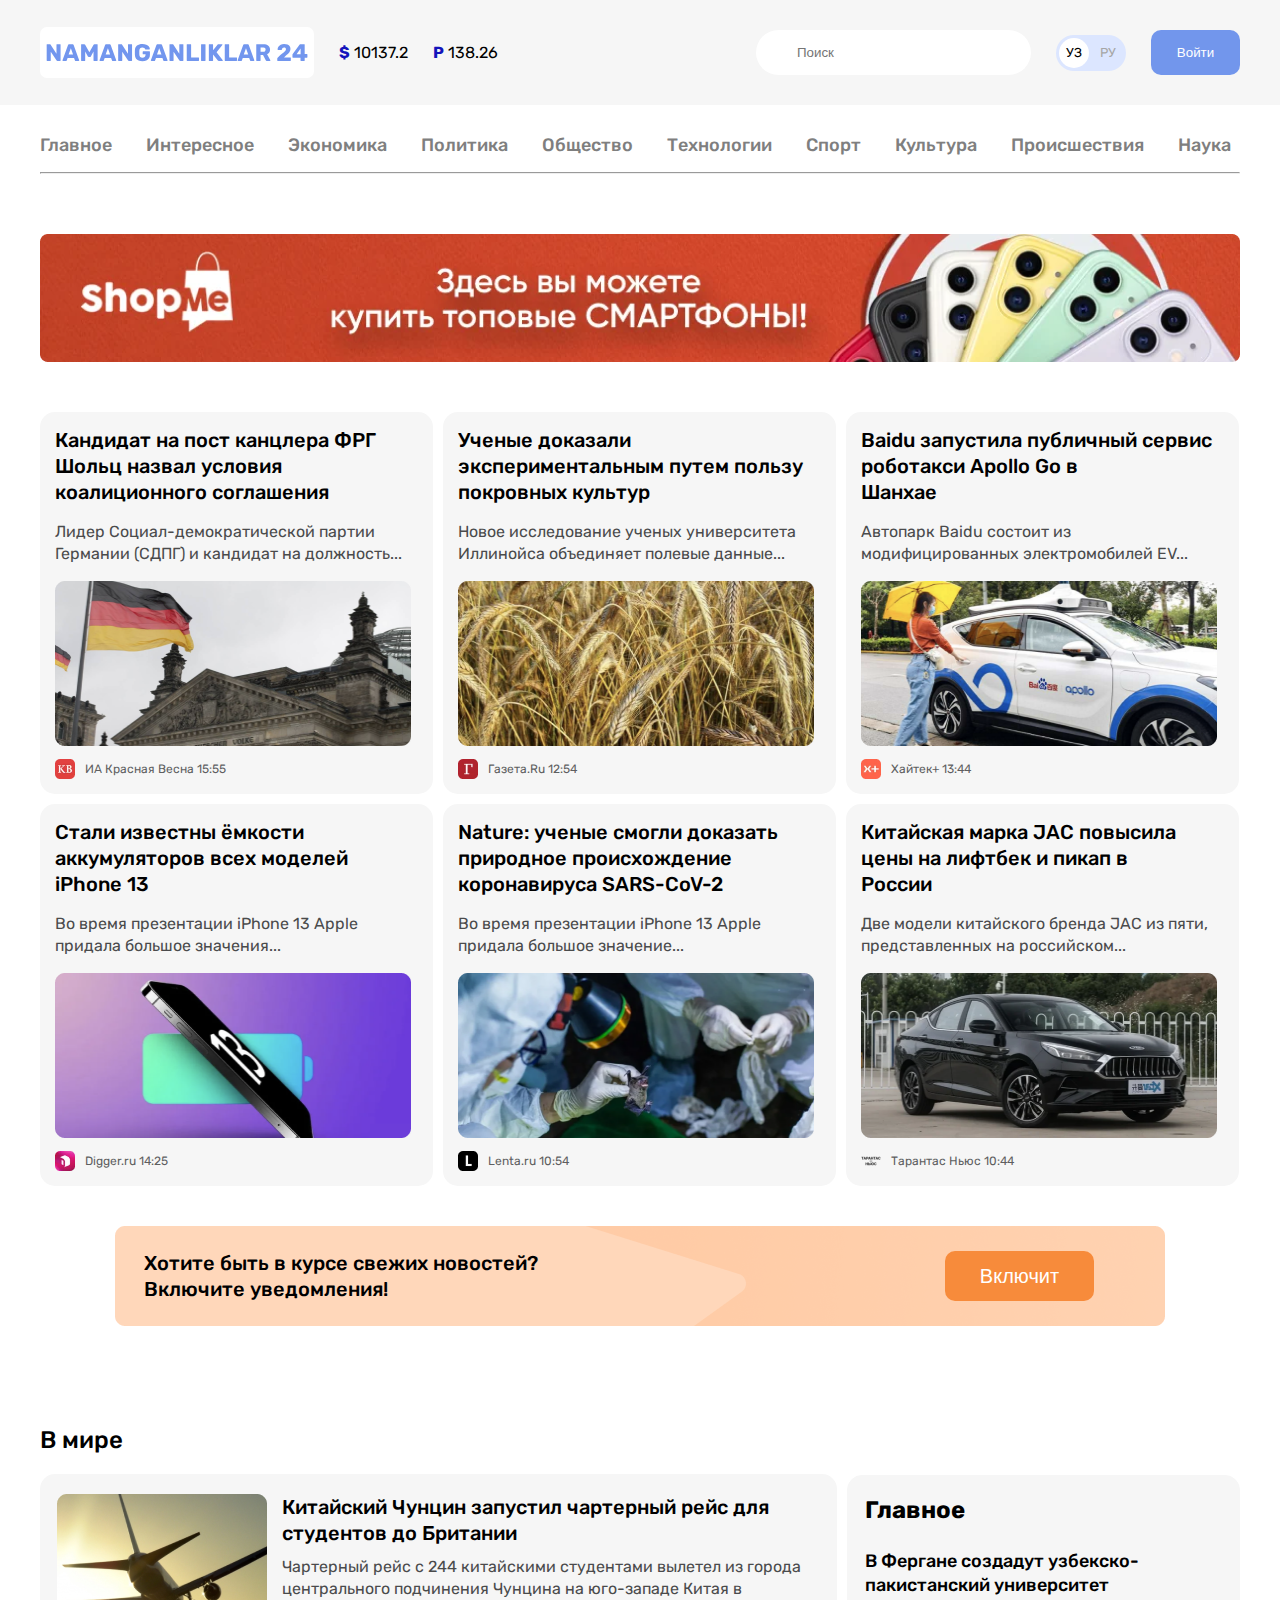
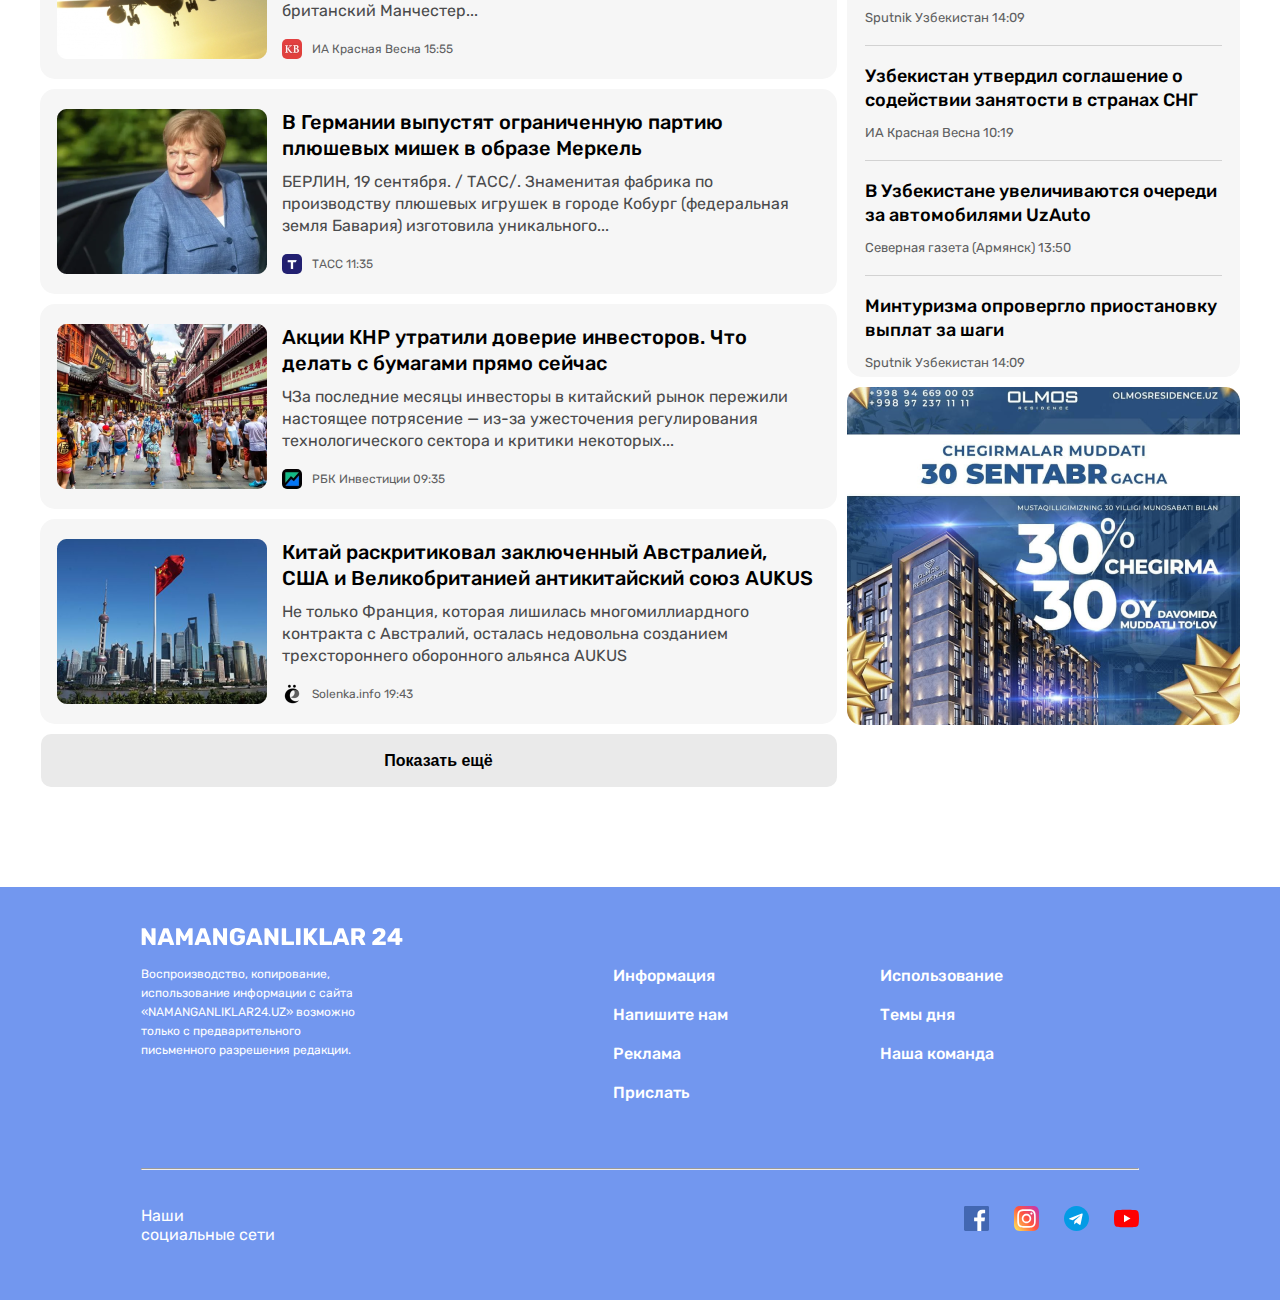
==== commit 2563cdb9: "fix mistakes" ====
--- a/index.html
+++ b/index.html
@@ -259,17 +259,17 @@
                 </div>
                 
                 <div class="ads-content">
-                    <h3><a href="#">В Фергане создадут узбекско-пакистанский университет</a></h3>
-                    <p>Sputnik Узбекистан 14:09</p>
+                    <h3><a href="#">Узбекистан утвердил соглашение о содействии занятости в странах СНГ</a></h3>
+                    <p>ИА Красная Весна 10:19</p>
                 </div>
 
                 <div class="ads-content">
-                    <h3><a href="#">В Фергане создадут узбекско-пакистанский университет</a></h3>
-                    <p>Sputnik Узбекистан 14:09</p>
+                    <h3><a href="#">В Узбекистане увеличиваются очереди за автомобилями UzAuto</a></h3>
+                    <p>Северная газета (Армянск) 13:50</p>
                 </div>
 
                 <div class="ads-content">
-                    <h3><a href="#">В Фергане создадут узбекско-пакистанский университет</a></h3>
+                    <h3><a href="#">Минтуризма опровергло приостановку выплат за шаги</a></h3>
                     <p>Sputnik Узбекистан 14:09</p>
                 </div>
 
--- a/css/style.css
+++ b/css/style.css
@@ -226,9 +226,7 @@
     line-height: 22px;
     color: #4A4B4C;
 }
-.card-body img{
-    margin-bottom: -8px;
-}
+
 .site-info-text{
     font-style: normal;
     font-weight: normal;
@@ -241,6 +239,13 @@
 .card-footer {
     display: flex;
     align-items: center;
+}
+.card-footer p{
+    font-style: normal;
+    font-weight: normal;
+    font-size: 12px;
+    line-height: 14px;
+    color: #5E5F61;    
 }
 .card-footer-logo{
     margin-right: 10px;
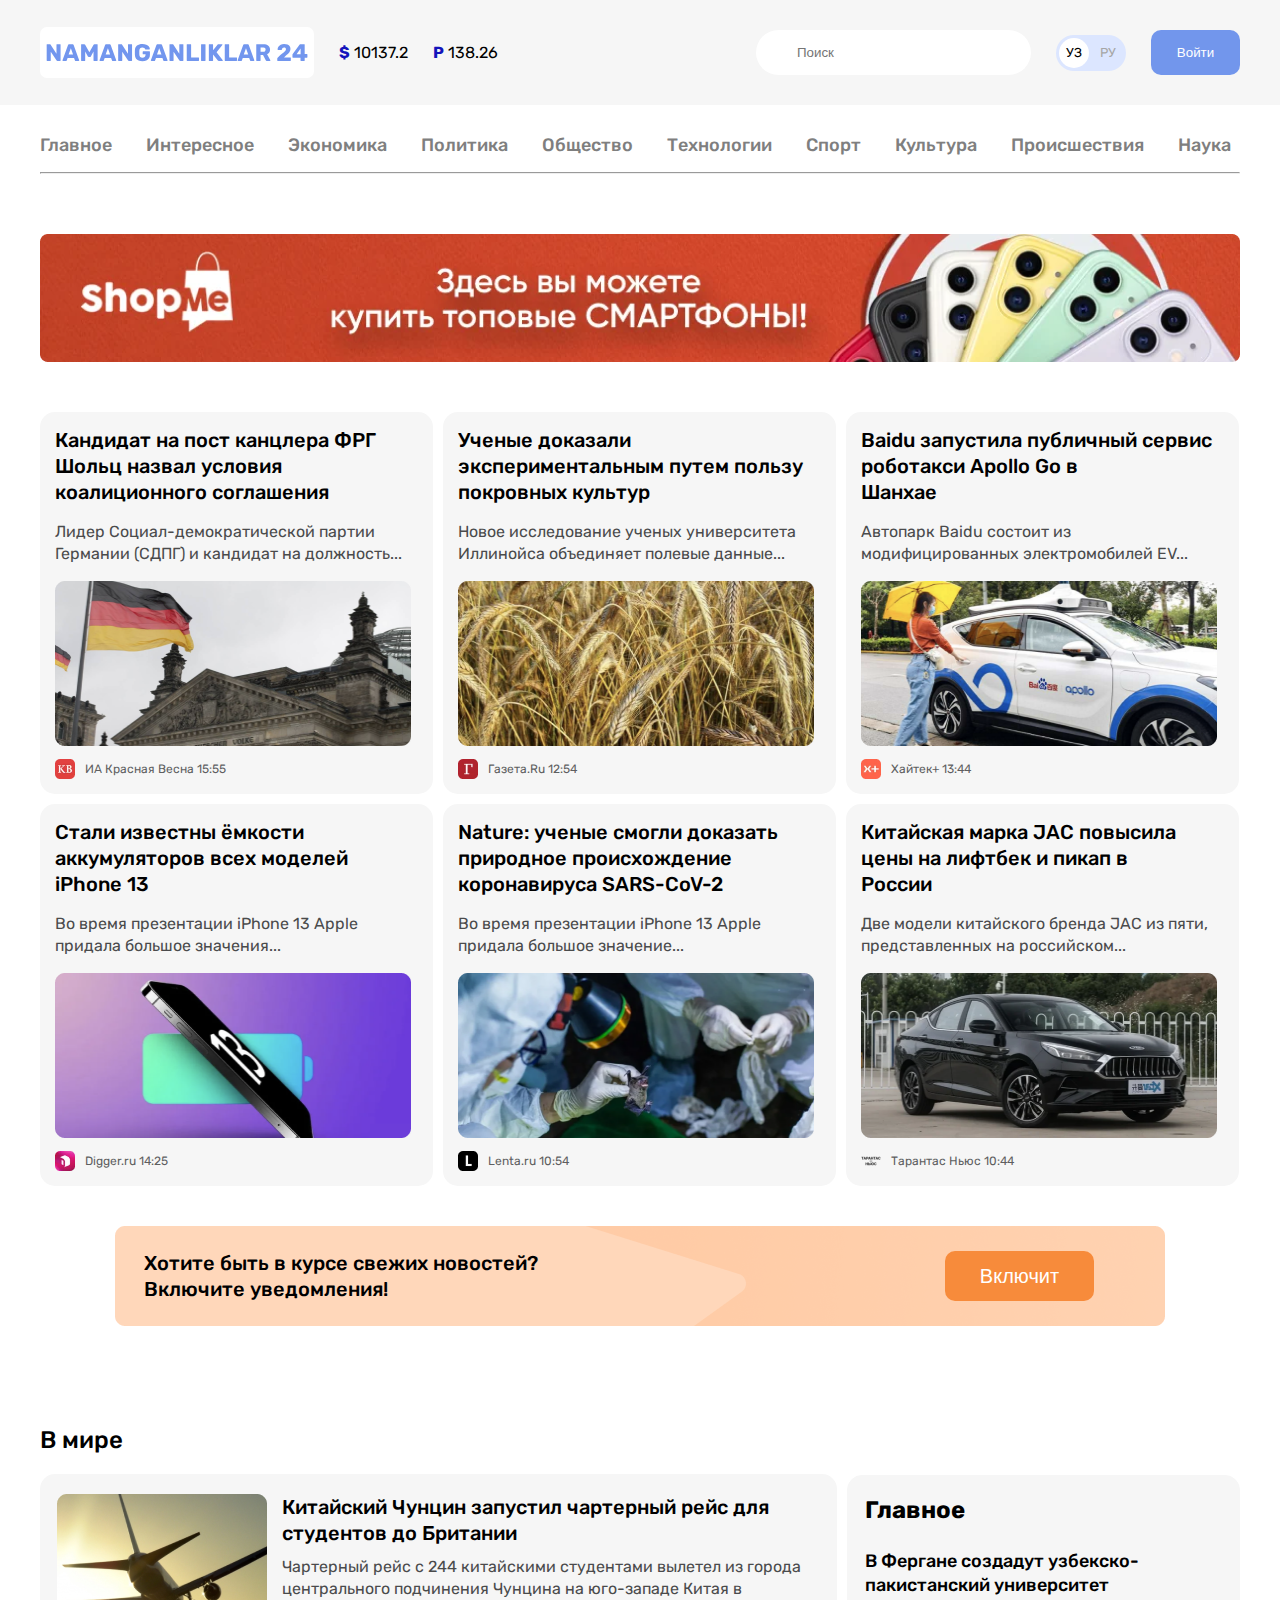
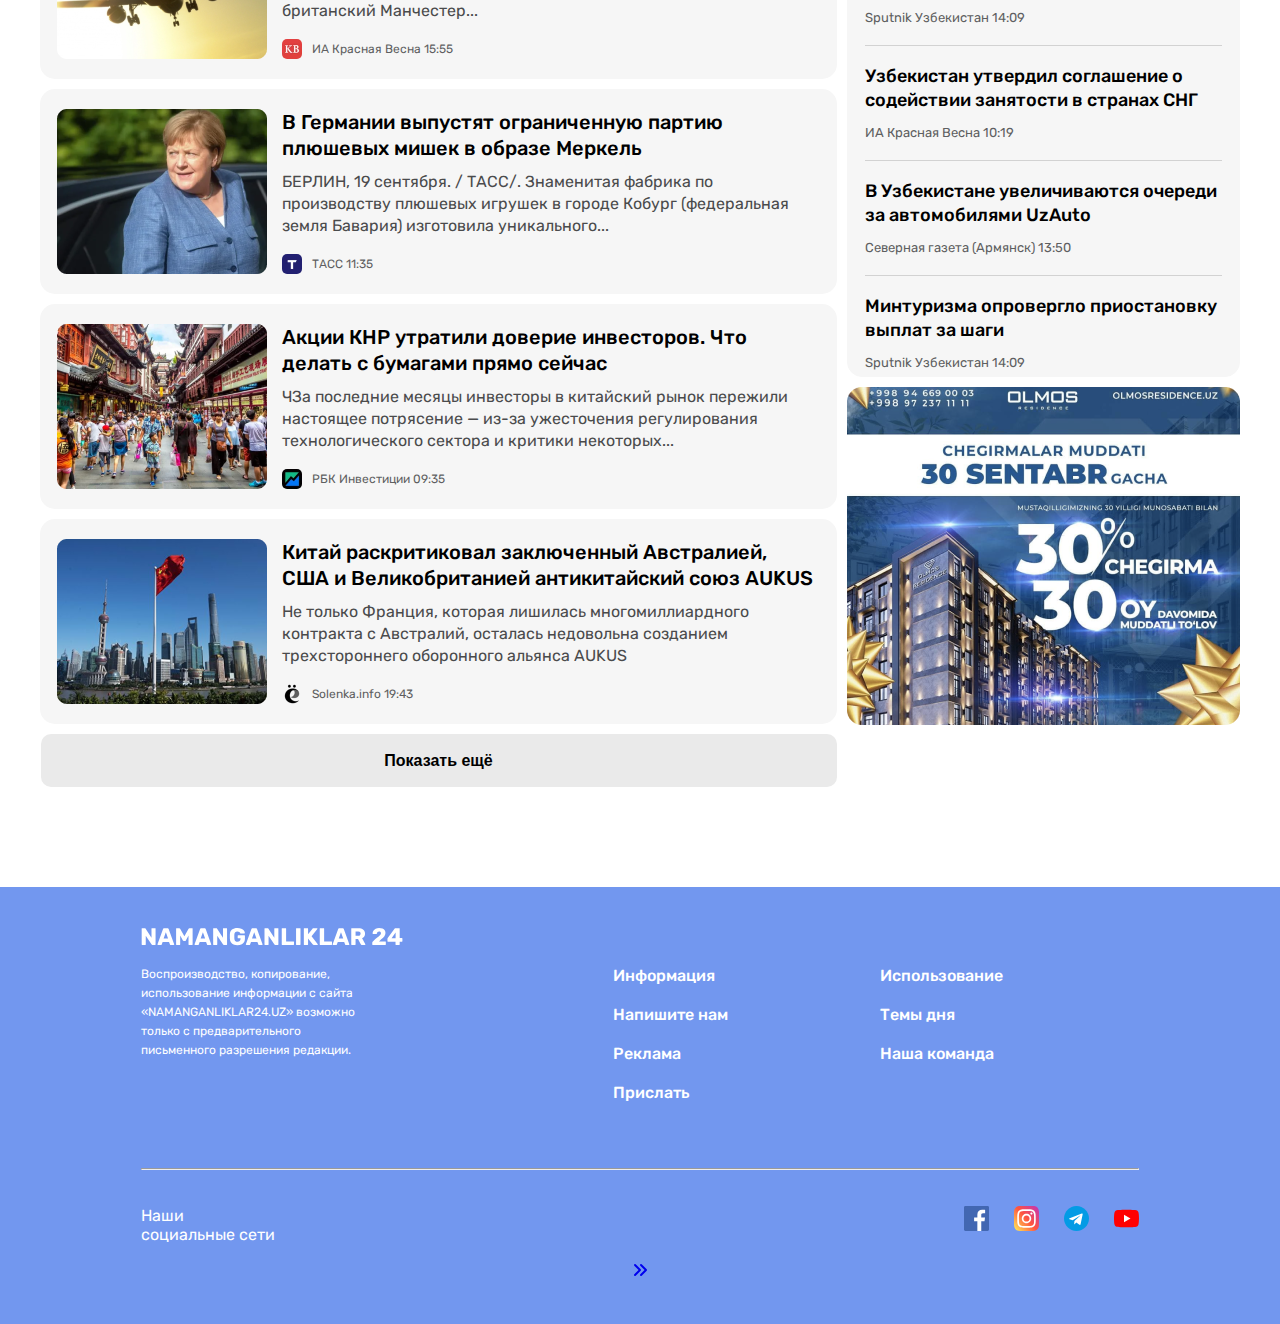
==== commit c54904f1: "add second page" ====
--- a/index.html
+++ b/index.html
@@ -197,9 +197,10 @@
                 <img class="item-left" src="img/samolyot.png" alt="samolyot" width="210" height="165">
                 <div class="item-right">
                     <h2><a href="#">Китайский Чунцин запустил чартерный рейс для студентов до Британии</a></h2>
-                    <p>Чартерный рейс с 244 китайскими студентами вылетел из города центрального подчинения Чунцина на юго-западе Китая в британский Манчестер...</p>
+                    <p>Чартерный рейс с 244 китайскими студентами вылетел из города центрального подчинения Чунцина на
+                        юго-западе Китая в британский Манчестер...</p>
                     <div class="item-right-footer ">
-                        <img  src="icons/samolyot.svg" alt="icon1" width="20" height="20">
+                        <img src="icons/samolyot.svg" alt="icon1" width="20" height="20">
                         <p>
                             ИА Красная Весна 15:55
                         </p>
@@ -210,40 +211,44 @@
                 <img class="item-left" src="img/ayol.png" alt="samolyot" width="210" height="165">
                 <div class="item-right">
                     <h2><a href="#">В Германии выпустят ограниченную партию плюшевых мишек в образе Меркель</a></h2>
-                    <p>БЕРЛИН, 19 сентября. / ТАСС/. Знаменитая фабрика по производству плюшевых игрушек в городе Кобург (федеральная земля Бавария) изготовила уникального...</p>
+                    <p>БЕРЛИН, 19 сентября. / ТАСС/. Знаменитая фабрика по производству плюшевых игрушек в городе Кобург
+                        (федеральная земля Бавария) изготовила уникального...</p>
                     <div class="item-right-footer ">
-                        <img  src="icons/ayol.svg" alt="icon1" width="20" height="20">
+                        <img src="icons/ayol.svg" alt="icon1" width="20" height="20">
                         <p>
                             ТАСС 11:35
                         </p>
                     </div>
                 </div>
             </div>
-            
+
             <div class="news-card-item">
                 <img class="item-left" src="img/odamlar.png" alt="samolyot" width="210" height="165">
                 <div class="item-right">
                     <h2><a href="#">Акции КНР утратили доверие инвесторов. Что делать с бумагами прямо сейчас</a></h2>
-                    <p>ЧЗа последние месяцы инвесторы в китайский рынок пережили настоящее потрясение — из-за ужесточения регулирования технологического сектора и критики некоторых...</p>
+                    <p>ЧЗа последние месяцы инвесторы в китайский рынок пережили настоящее потрясение — из-за
+                        ужесточения регулирования технологического сектора и критики некоторых...</p>
                     <div class="item-right-footer ">
-                        <img  src="icons/odamlar.svg" alt="icon1" width="20" height="20">
+                        <img src="icons/odamlar.svg" alt="icon1" width="20" height="20">
                         <p>
                             РБК Инвестиции 09:35
                         </p>
-                    </div> 
+                    </div>
                 </div>
             </div>
             <div class="news-card-item">
                 <img class="item-left" src="img/bayroq2.png" alt="samolyot" width="210" height="165">
                 <div class="item-right">
-                    <h2><a href="#">Китай раскритиковал заключенный Австралией, США и Великобританией антикитайский союз AUKUS</a></h2>
-                    <p>Не только Франция, которая лишилась многомиллиардного контракта с Австралий, осталась недовольна созданием трехстороннего оборонного альянса AUKUS</p>
+                    <h2><a href="#">Китай раскритиковал заключенный Австралией, США и Великобританией антикитайский союз
+                            AUKUS</a></h2>
+                    <p>Не только Франция, которая лишилась многомиллиардного контракта с Австралий, осталась недовольна
+                        созданием трехстороннего оборонного альянса AUKUS</p>
                     <div class="item-right-footer ">
-                        <img  src="icons/bayroq2.svg" alt="icon1" width="20" height="20">
+                        <img src="icons/bayroq2.svg" alt="icon1" width="20" height="20">
                         <p>
                             Solenka.info 19:43
                         </p>
-                    </div> 
+                    </div>
                 </div>
             </div>
             <button class="news-more-btn" href="#"><a href="#">Показать ещё </a></button>
@@ -257,7 +262,7 @@
                     <h3><a href="#">В Фергане создадут узбекско-пакистанский университет</a></h3>
                     <p>Sputnik Узбекистан 14:09</p>
                 </div>
-                
+
                 <div class="ads-content">
                     <h3><a href="#">Узбекистан утвердил соглашение о содействии занятости в странах СНГ</a></h3>
                     <p>ИА Красная Весна 10:19</p>
@@ -281,43 +286,58 @@
     </section>
 
     <!-- FOOTER -->
-    <footer class="footer ">
-            <div class="footer-container">
-                <div class="footer-logo-wrapper">
-                    <a  class="footer-logo-link"href="index.html">
-                        <img src="img/logo.svg" alt="footer logo">
-                    </a>
-                </div>
-                <div class="footer-about-links">
-                    <div class="footer-about">
-                        Воспроизводство, копирование, использование информации с сайта «NAMANGANLIKLAR24.UZ» возможно
-                        только с предварительного письменного разрешения редакции.
-                    </div>
-                    <div class="footer-links">
-                        <ul class="left-links">
-                            <li><a href="#"> Информация<!-- о сайте -->  </a></li>
-                            <li><a href="#"> Напишите нам</a></li>
-                            <li><a href="#"> Реклама</a></li>
-                            <li><a href="#"> Прислать  <!-- новость --> </a></li>
-                        </ul>
-                        <ul class="right-liks">
-                            <li><a href="#"> Использование <!-- материалов --> </a></li>
-                            <li><a href="#"> Темы дня</a></li>
-                            <li><a href="#"> Наша команда</a></li>
-                        </ul>
-                    </div>
-                </div>
-                <hr class="footer-devider">
+    <footer class="footer">
+        <div class="footer-container">
+            <div class="footer-logo-wrapper">
+                <a class="footer-logo-link" href="index.html">
+                    <img src="img/logo.svg" alt="footer logo">
+                </a>
+            </div>
+            <div class="footer-about-links">
+                <div class="footer-about">
+                    Воспроизводство, копирование, использование информации с сайта «NAMANGANLIKLAR24.UZ» возможно
+                    только с предварительного письменного разрешения редакции.
+                </div>
+                <div class="footer-links">
+                    <ul class="left-links">
+                        <li><a href="#"> Информация
+                                <!-- о сайте -->
+                            </a></li>
+                        <li><a href="#"> Напишите нам</a></li>
+                        <li><a href="#"> Реклама</a></li>
+                        <li><a href="#"> Прислать
+                                <!-- новость -->
+                            </a></li>
+                    </ul>
+                    <ul class="right-liks">
+                        <li><a href="#"> Использование
+                                <!-- материалов -->
+                            </a></li>
+                        <li><a href="#"> Темы дня</a></li>
+                        <li><a href="#"> Наша команда</a></li>
+                    </ul>
+                </div>
+            </div>
+            <hr class="footer-devider">
             <div class="footer-socials">
                 <p>Наши <br> социальные сети</p>
                 <ul class="footer-socials-icons">
-                    <li class="footer-socials-icons-item"><a href="#"><img src="img/free-icon-facebook.svg" alt="facabook"></a></li>
-                    <li class="footer-socials-icons-item"><a href="#"><img src="img/free-icon-instagram.svg" alt="instagram"></a></li>
-                    <li class="footer-socials-icons-item"><a href="#"><img src="img/free-icon-telegram.svg" alt="telegram"></a></li>
-                    <li class="footer-socials-icons-item"><a href="#"><img src="img/free-icon-youtube.svg" alt="youtube"></a></li>
+                    <li class="footer-socials-icons-item"><a href="#"><img src="img/free-icon-facebook.svg"
+                                alt="facabook"></a></li>
+                    <li class="footer-socials-icons-item"><a href="#"><img src="img/free-icon-instagram.svg"
+                                alt="instagram"></a></li>
+                    <li class="footer-socials-icons-item"><a href="#"><img src="img/free-icon-telegram.svg"
+                                alt="telegram"></a></li>
+                    <li class="footer-socials-icons-item"><a href="#"><img src="img/free-icon-youtube.svg"
+                                alt="youtube"></a></li>
                 </ul>
             </div>
-            </div>
+        </div>
+        <div class="next-homwork">
+            <a href="index2.html">
+                <svg width="20" fill="currentColor" viewBox="0 0 20 20" xmlns="http://www.w3.org/2000/svg"><path fill-rule="evenodd" d="M10.293 15.707a1 1 0 010-1.414L14.586 10l-4.293-4.293a1 1 0 111.414-1.414l5 5a1 1 0 010 1.414l-5 5a1 1 0 01-1.414 0z" clip-rule="evenodd"></path><path fill-rule="evenodd" d="M4.293 15.707a1 1 0 010-1.414L8.586 10 4.293 5.707a1 1 0 011.414-1.414l5 5a1 1 0 010 1.414l-5 5a1 1 0 01-1.414 0z" clip-rule="evenodd"></path></svg>
+            </a>
+        </div>
     </footer>
 </body>
 
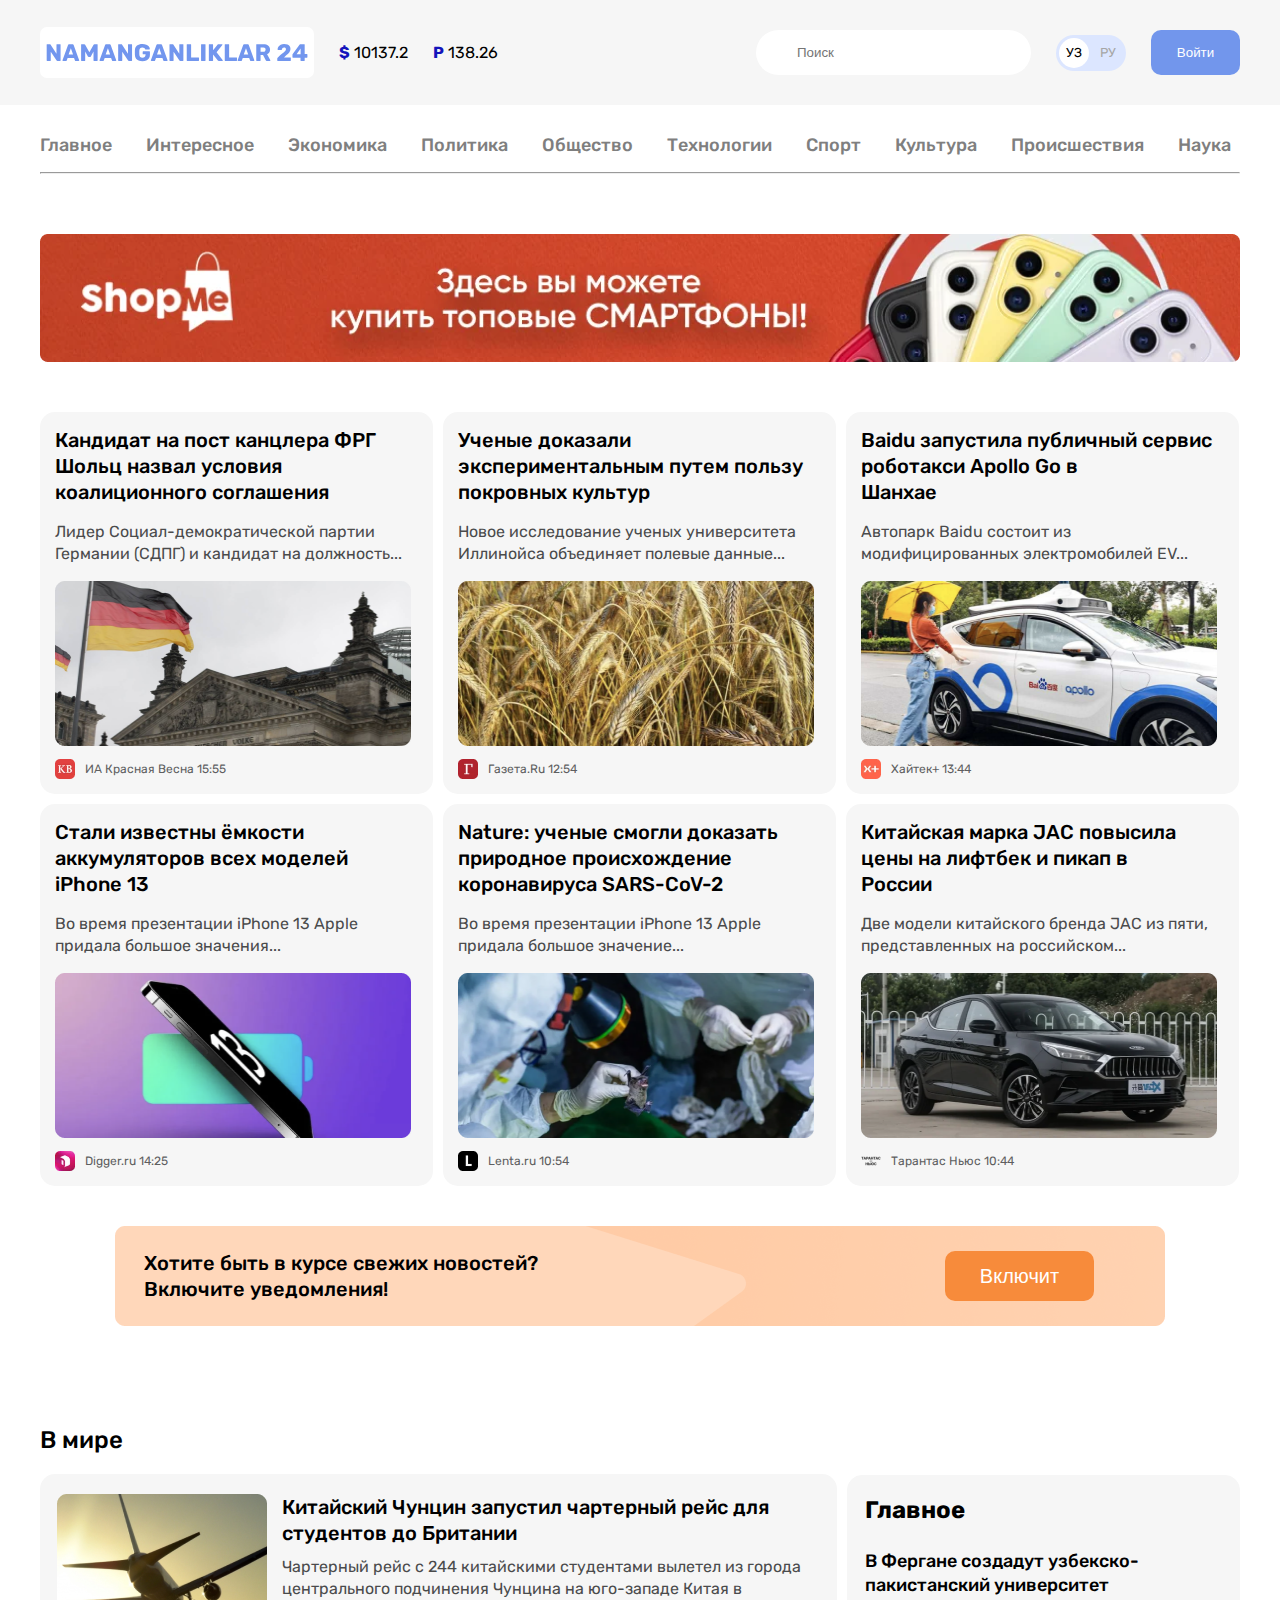
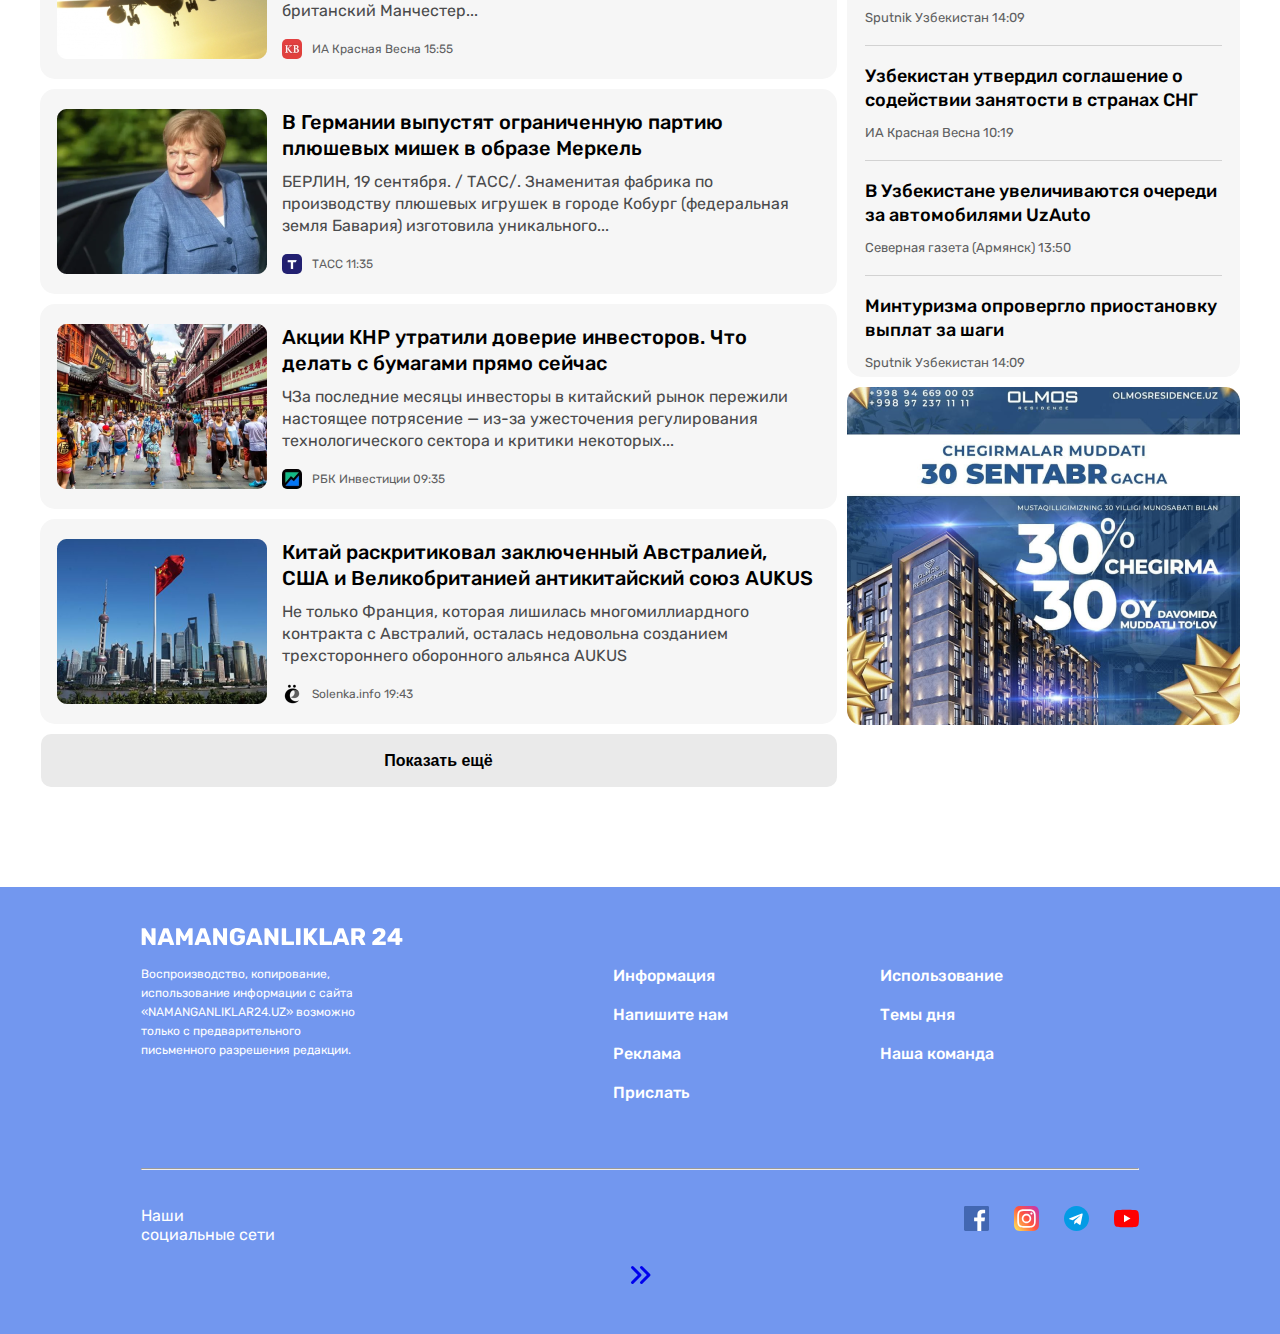
==== commit 59f20a21: "add some useful code" ====
--- a/index.html
+++ b/index.html
@@ -335,7 +335,7 @@
         </div>
         <div class="next-homwork">
             <a href="index2.html">
-                <svg width="20" fill="currentColor" viewBox="0 0 20 20" xmlns="http://www.w3.org/2000/svg"><path fill-rule="evenodd" d="M10.293 15.707a1 1 0 010-1.414L14.586 10l-4.293-4.293a1 1 0 111.414-1.414l5 5a1 1 0 010 1.414l-5 5a1 1 0 01-1.414 0z" clip-rule="evenodd"></path><path fill-rule="evenodd" d="M4.293 15.707a1 1 0 010-1.414L8.586 10 4.293 5.707a1 1 0 011.414-1.414l5 5a1 1 0 010 1.414l-5 5a1 1 0 01-1.414 0z" clip-rule="evenodd"></path></svg>
+                <svg width="30" fill="currentColor" viewBox="0 0 20 20" xmlns="http://www.w3.org/2000/svg"><path fill-rule="evenodd" d="M10.293 15.707a1 1 0 010-1.414L14.586 10l-4.293-4.293a1 1 0 111.414-1.414l5 5a1 1 0 010 1.414l-5 5a1 1 0 01-1.414 0z" clip-rule="evenodd"></path><path fill-rule="evenodd" d="M4.293 15.707a1 1 0 010-1.414L8.586 10 4.293 5.707a1 1 0 011.414-1.414l5 5a1 1 0 010 1.414l-5 5a1 1 0 01-1.414 0z" clip-rule="evenodd"></path></svg>
             </a>
         </div>
     </footer>
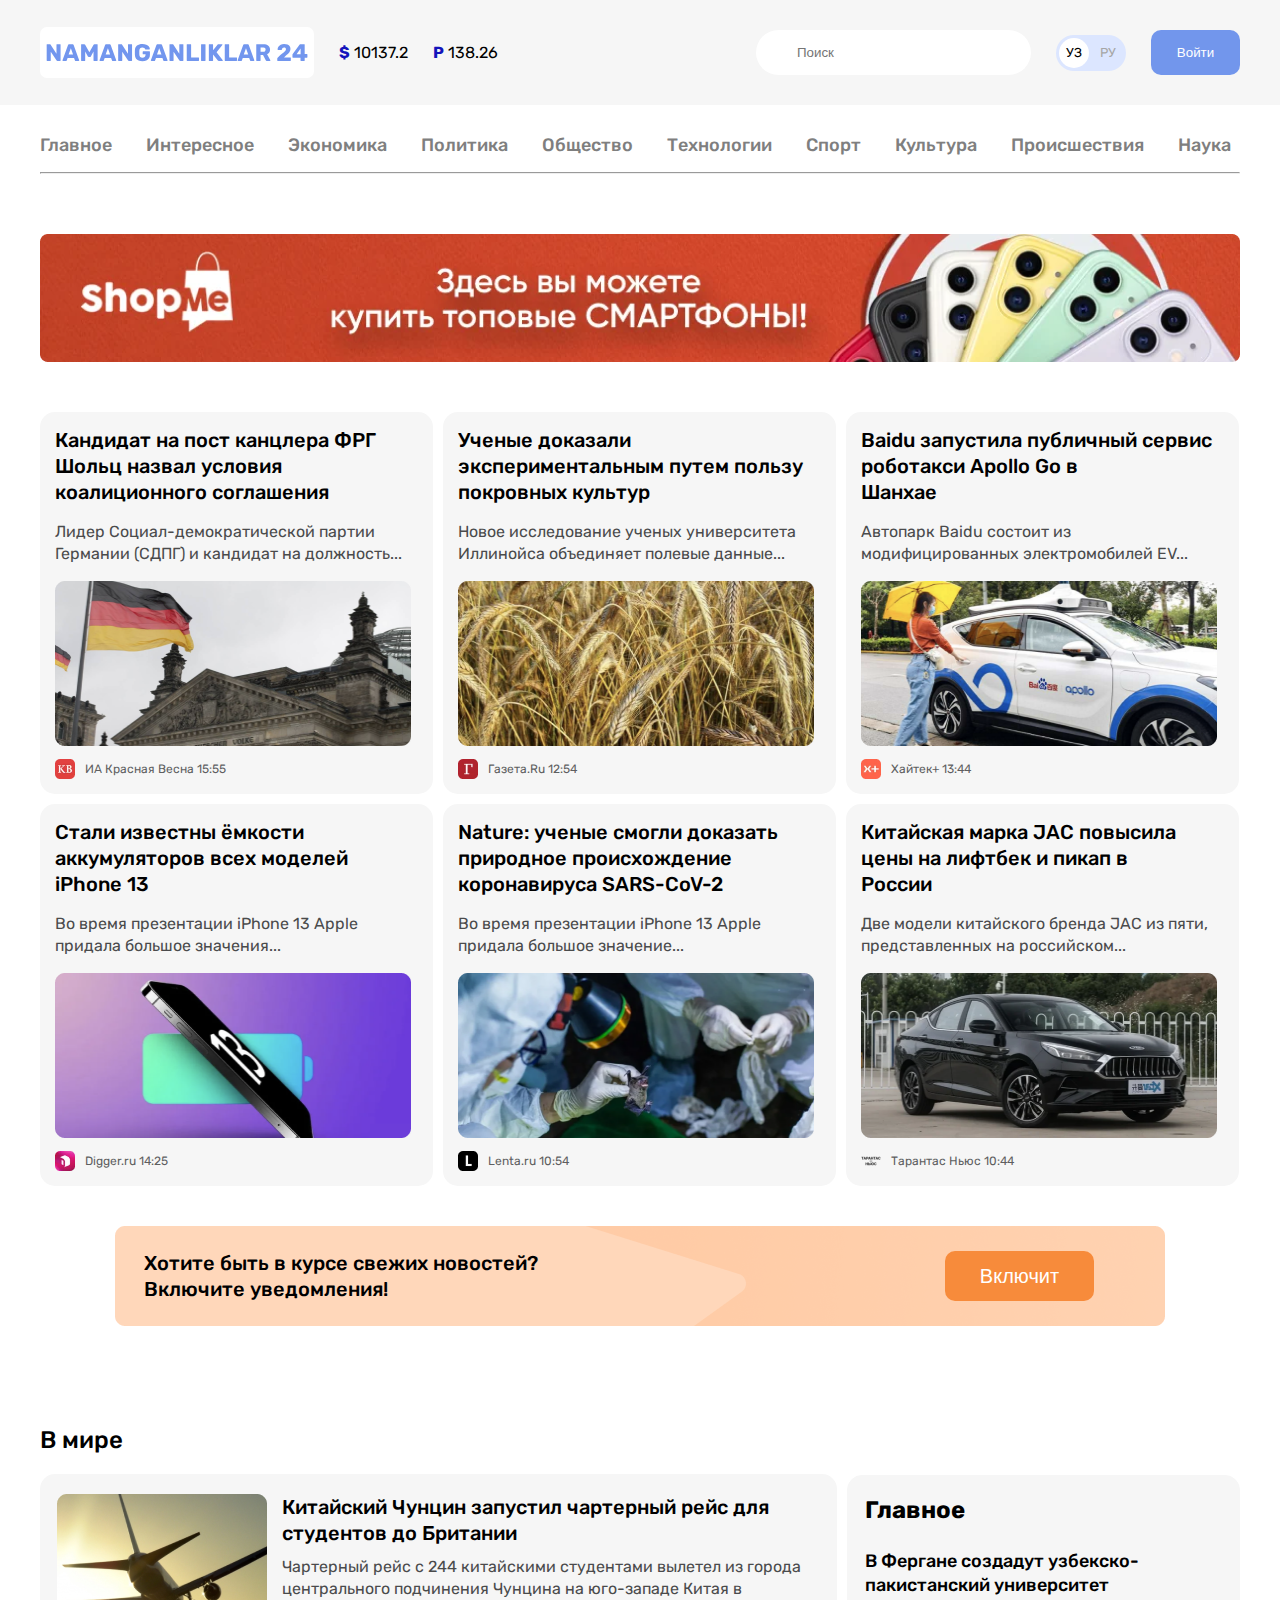
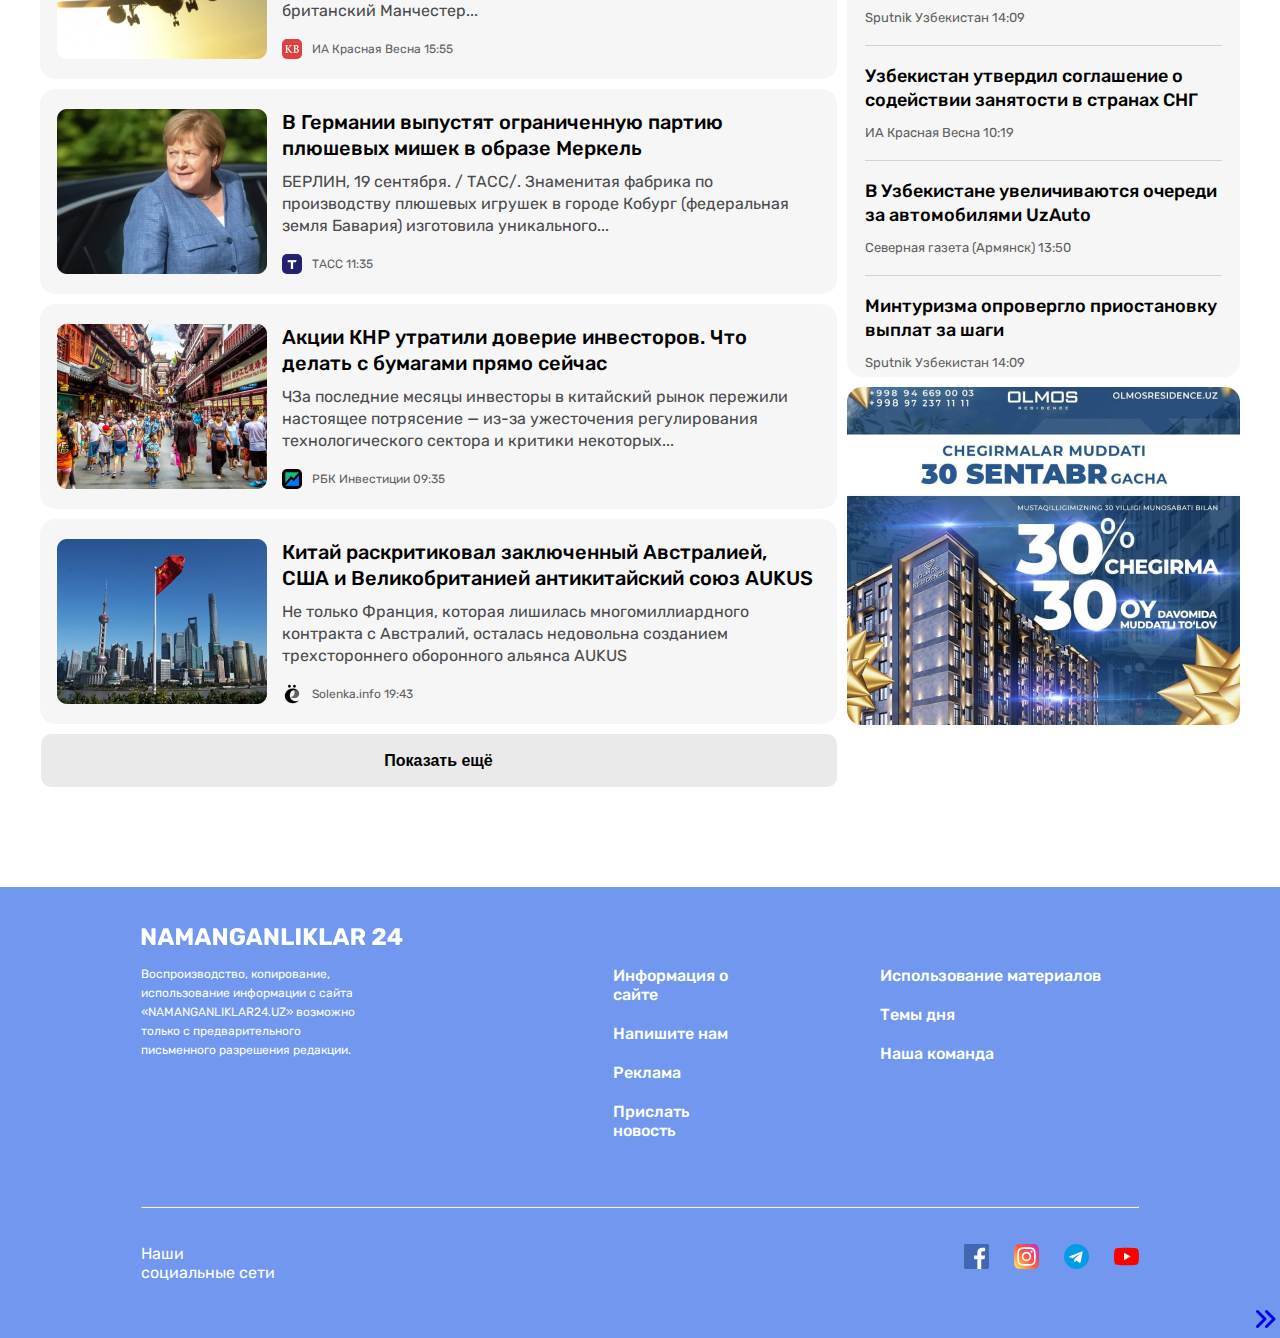
==== commit c183b8d2: "close issues" ====
--- a/index.html
+++ b/index.html
@@ -184,8 +184,8 @@
 
     <!-- NOTIFICATIONS -->
     <section class="long-card container">
-        <h2>Хотите быть в курсе свежих новостей? <br> Включите уведомления!
-        </h2>
+        <p>Хотите быть в курсе свежих новостей? <br> Включите уведомления!
+        </p>
         <button class="btn long-card-btn">Включит </button>
     </section>
 
@@ -251,7 +251,7 @@
                     </div>
                 </div>
             </div>
-            <button class="news-more-btn" href="#"><a href="#">Показать ещё </a></button>
+            <button class="news-more-btn" ><a href="#">Показать ещё </a></button>
         </div>
 
         <!-- ADS SECTION -->
@@ -300,18 +300,18 @@
                 </div>
                 <div class="footer-links">
                     <ul class="left-links">
-                        <li><a href="#"> Информация
-                                <!-- о сайте -->
+                        <li><a href="#"> Информация о сайте
+
                             </a></li>
                         <li><a href="#"> Напишите нам</a></li>
                         <li><a href="#"> Реклама</a></li>
-                        <li><a href="#"> Прислать
-                                <!-- новость -->
+                        <li><a href="#"> Прислать новость
+
                             </a></li>
                     </ul>
                     <ul class="right-liks">
-                        <li><a href="#"> Использование
-                                <!-- материалов -->
+                        <li><a href="#"> Использование материалов
+
                             </a></li>
                         <li><a href="#"> Темы дня</a></li>
                         <li><a href="#"> Наша команда</a></li>
@@ -335,7 +335,14 @@
         </div>
         <div class="next-homwork">
             <a href="index2.html">
-                <svg width="30" fill="currentColor" viewBox="0 0 20 20" xmlns="http://www.w3.org/2000/svg"><path fill-rule="evenodd" d="M10.293 15.707a1 1 0 010-1.414L14.586 10l-4.293-4.293a1 1 0 111.414-1.414l5 5a1 1 0 010 1.414l-5 5a1 1 0 01-1.414 0z" clip-rule="evenodd"></path><path fill-rule="evenodd" d="M4.293 15.707a1 1 0 010-1.414L8.586 10 4.293 5.707a1 1 0 011.414-1.414l5 5a1 1 0 010 1.414l-5 5a1 1 0 01-1.414 0z" clip-rule="evenodd"></path></svg>
+                <svg width="30" fill="currentColor" viewBox="0 0 20 20" xmlns="http://www.w3.org/2000/svg">
+                    <path fill-rule="evenodd"
+                        d="M10.293 15.707a1 1 0 010-1.414L14.586 10l-4.293-4.293a1 1 0 111.414-1.414l5 5a1 1 0 010 1.414l-5 5a1 1 0 01-1.414 0z"
+                        clip-rule="evenodd"></path>
+                    <path fill-rule="evenodd"
+                        d="M4.293 15.707a1 1 0 010-1.414L8.586 10 4.293 5.707a1 1 0 011.414-1.414l5 5a1 1 0 010 1.414l-5 5a1 1 0 01-1.414 0z"
+                        clip-rule="evenodd"></path>
+                </svg>
             </a>
         </div>
     </footer>
--- a/css/style.css
+++ b/css/style.css
@@ -276,7 +276,7 @@
     font-size: 20px;
     line-height: 24px;    
 }
-.long-card h2{
+.long-card p{
     font-style: normal;
     font-weight: 500;
     font-size: 20px;
@@ -514,6 +514,7 @@
 /* ========== FOOTER ========= */
 
 .footer{
+    position: relative;
     width: 100%;
     padding-top: 40px;
     padding-bottom: 40px;
@@ -585,4 +586,10 @@
     width: 998px;
     margin-bottom: 20px;
     margin-top: 30px;
+}
+/* NEXT HOMWORK */
+.next-homwork{
+    position: absolute;
+    bottom: 0;
+    right: 0;
 }